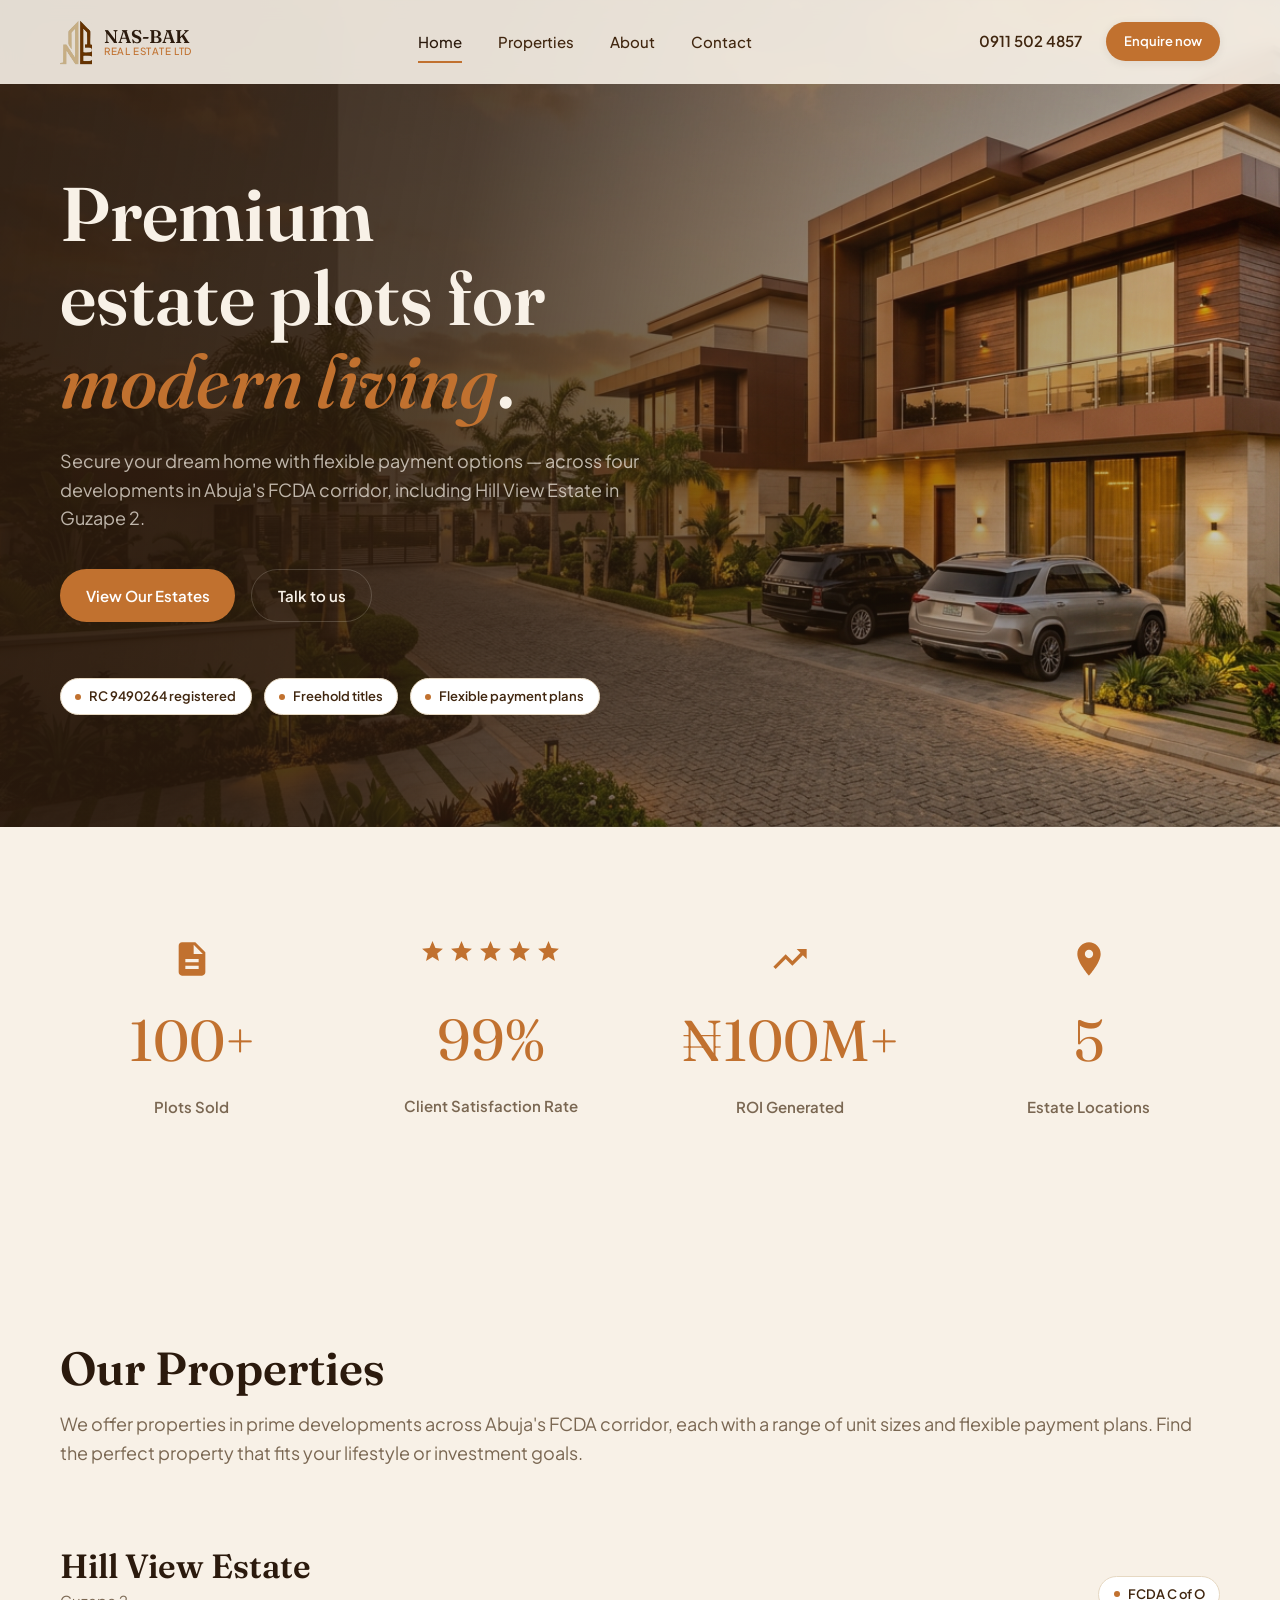
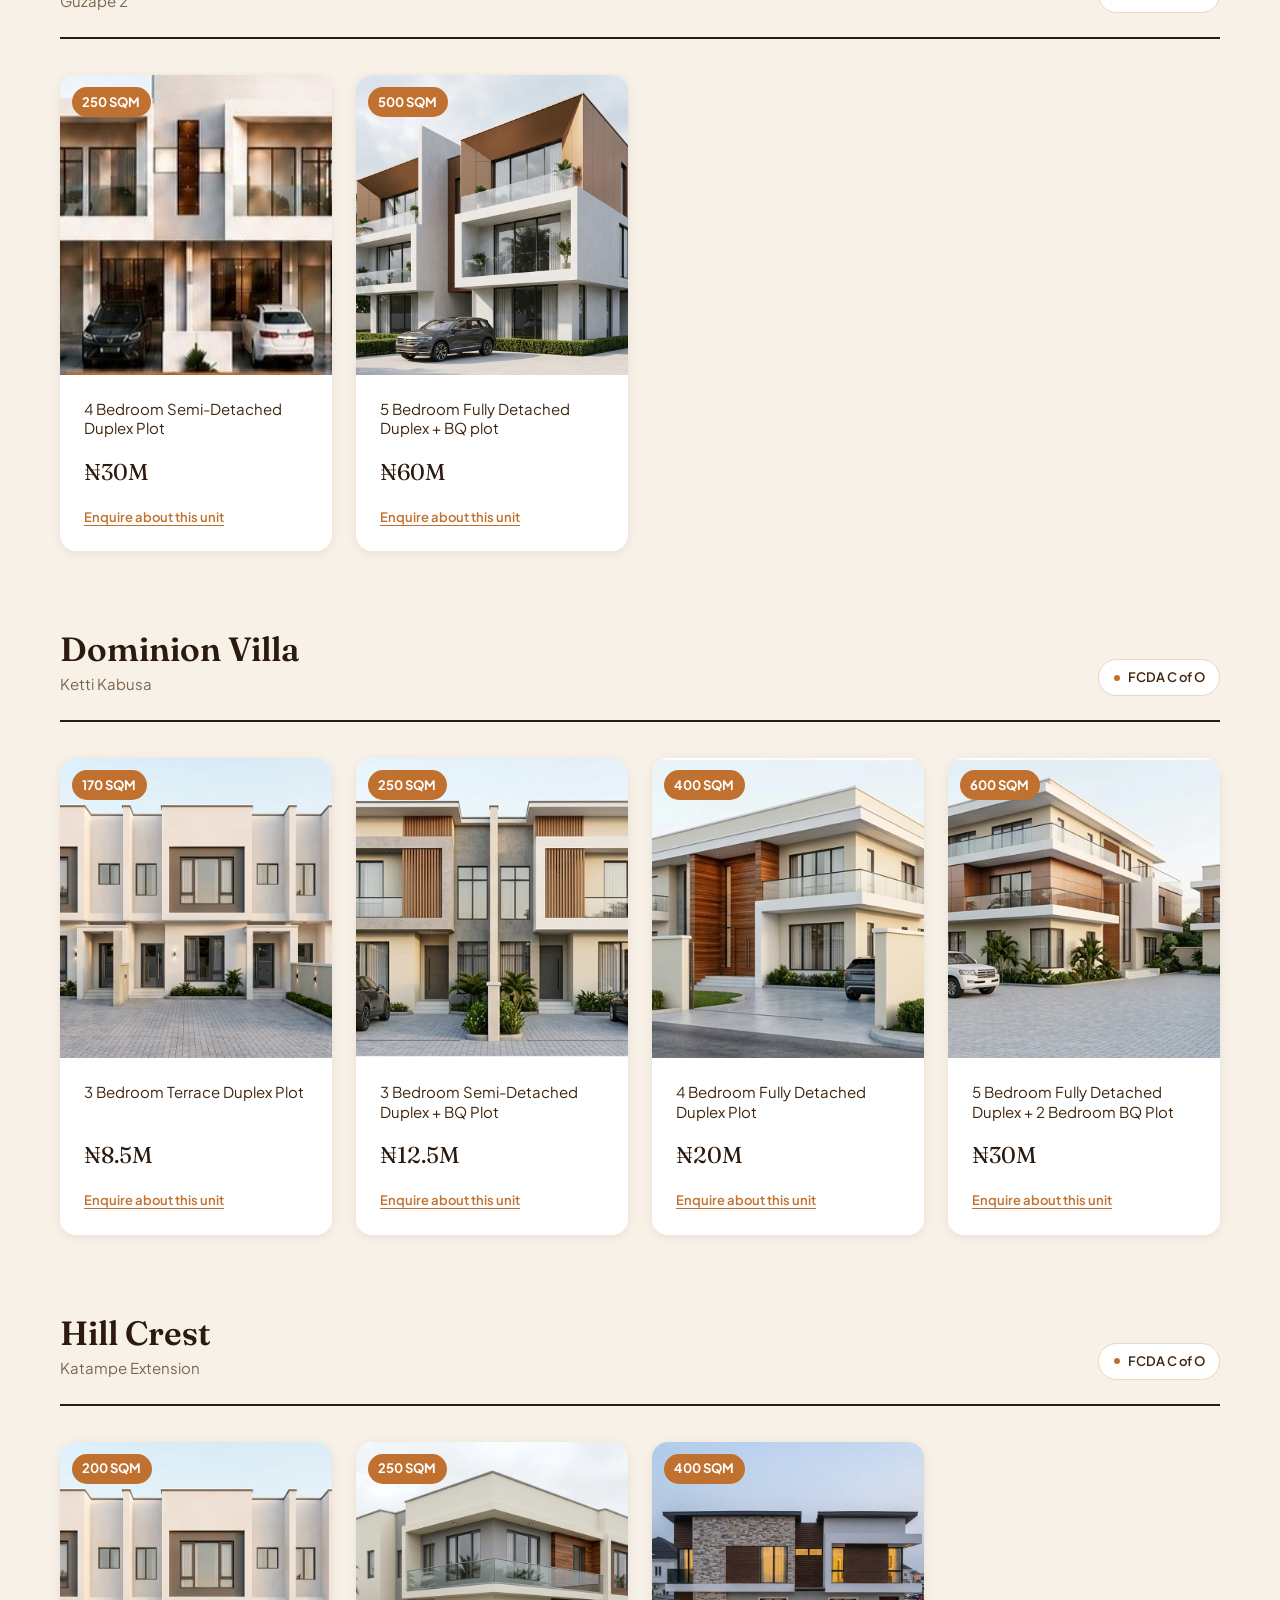
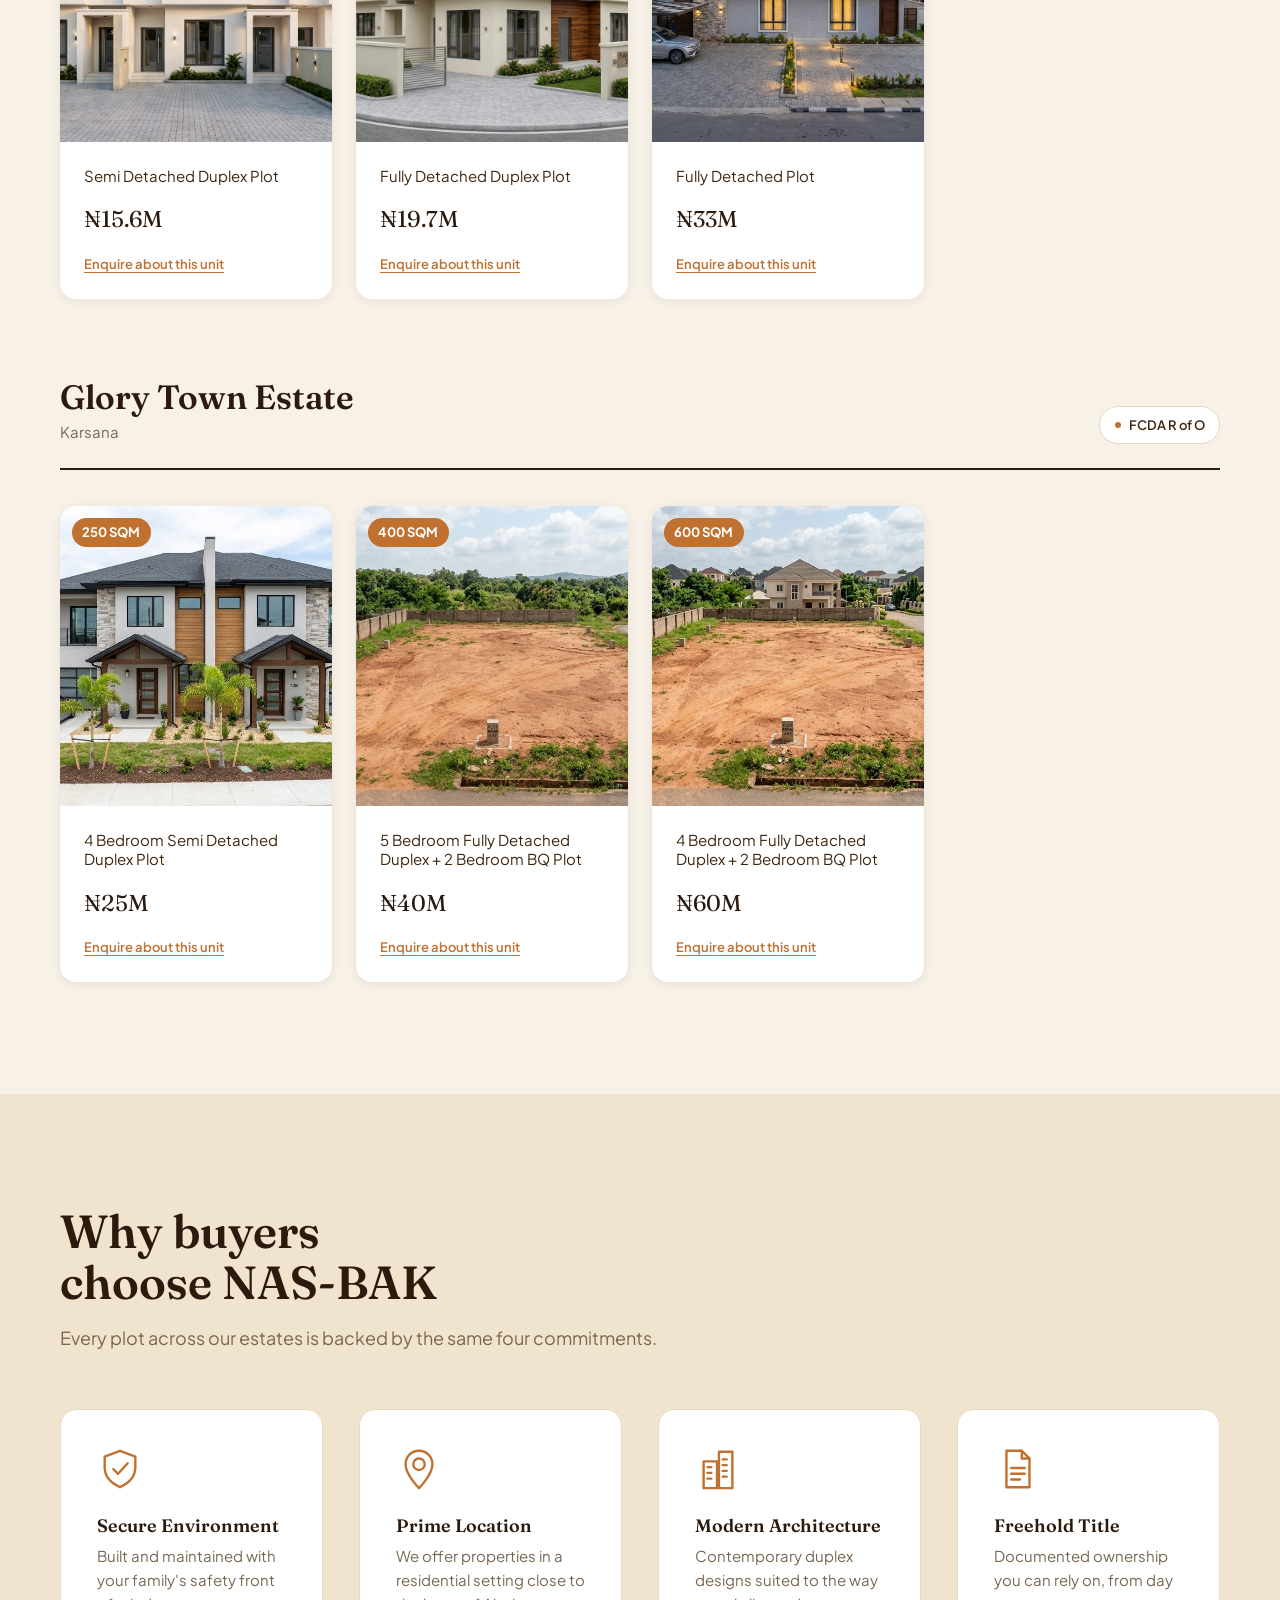
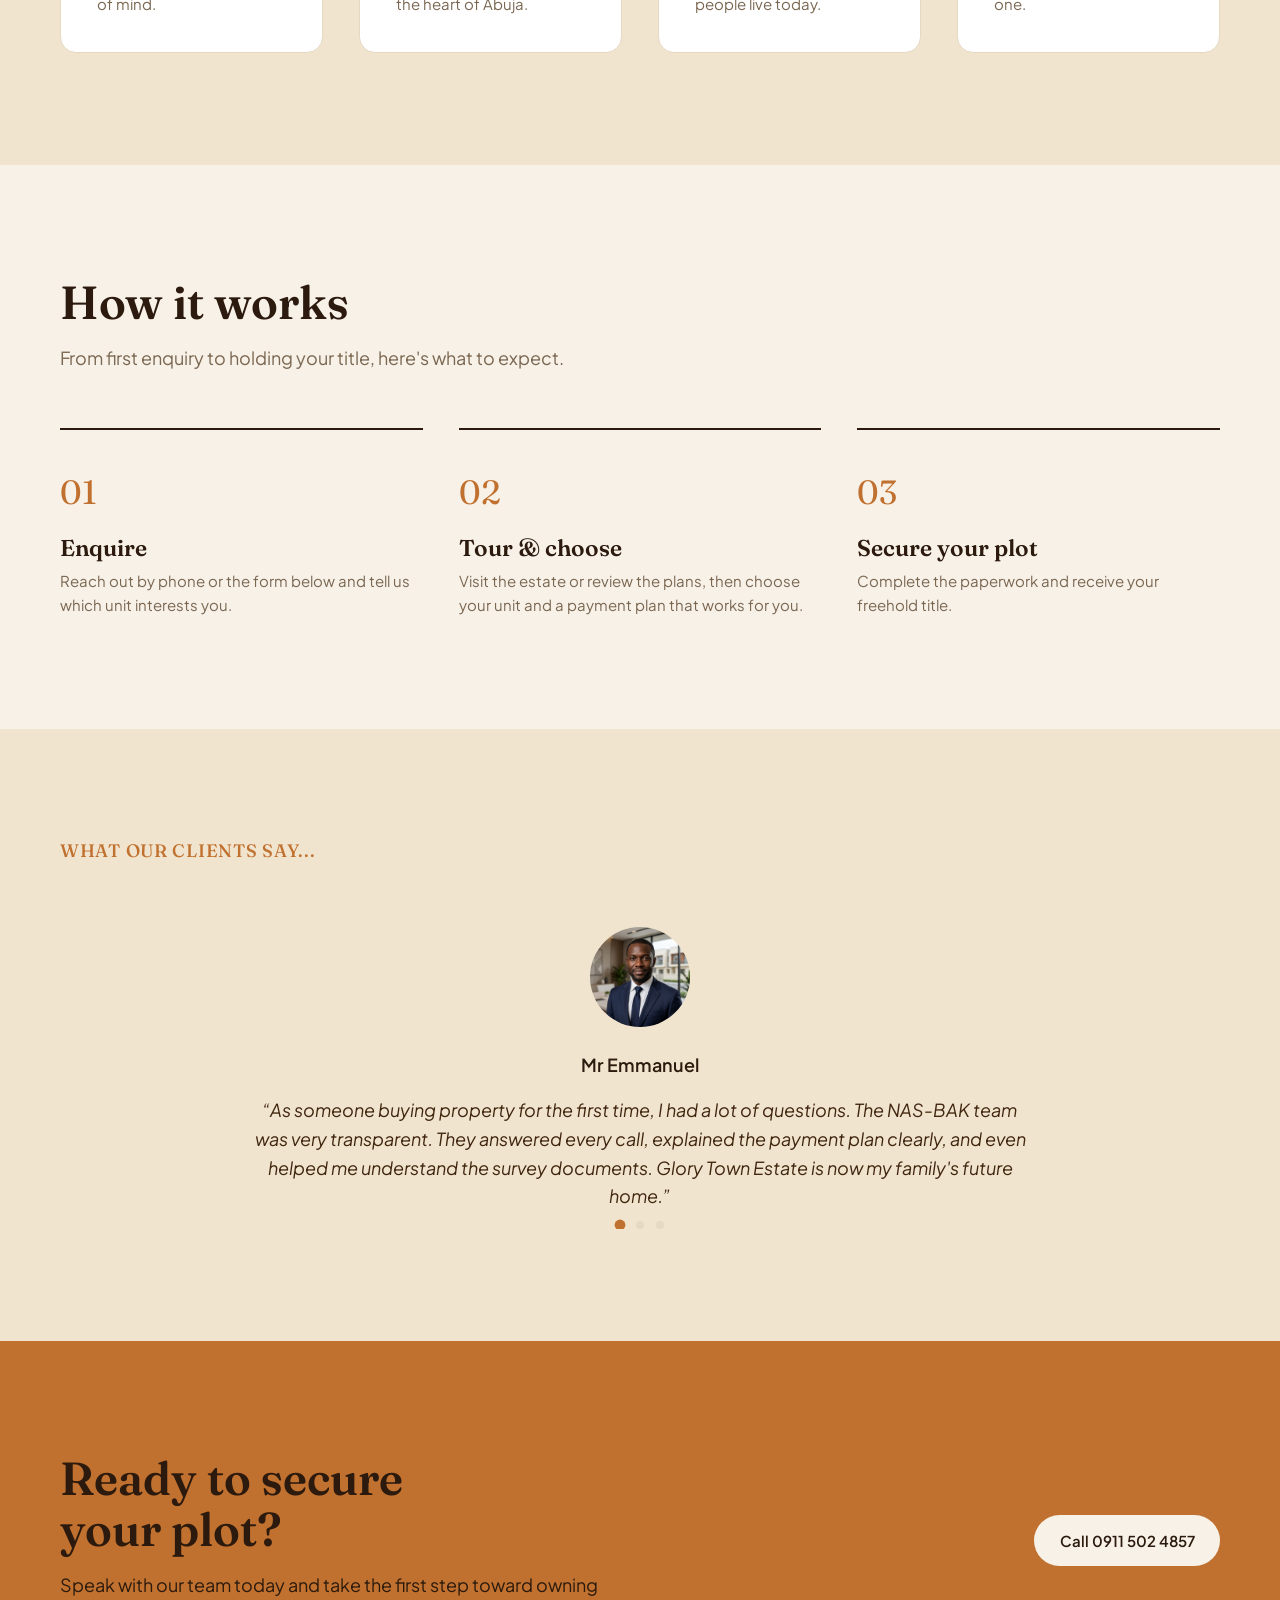
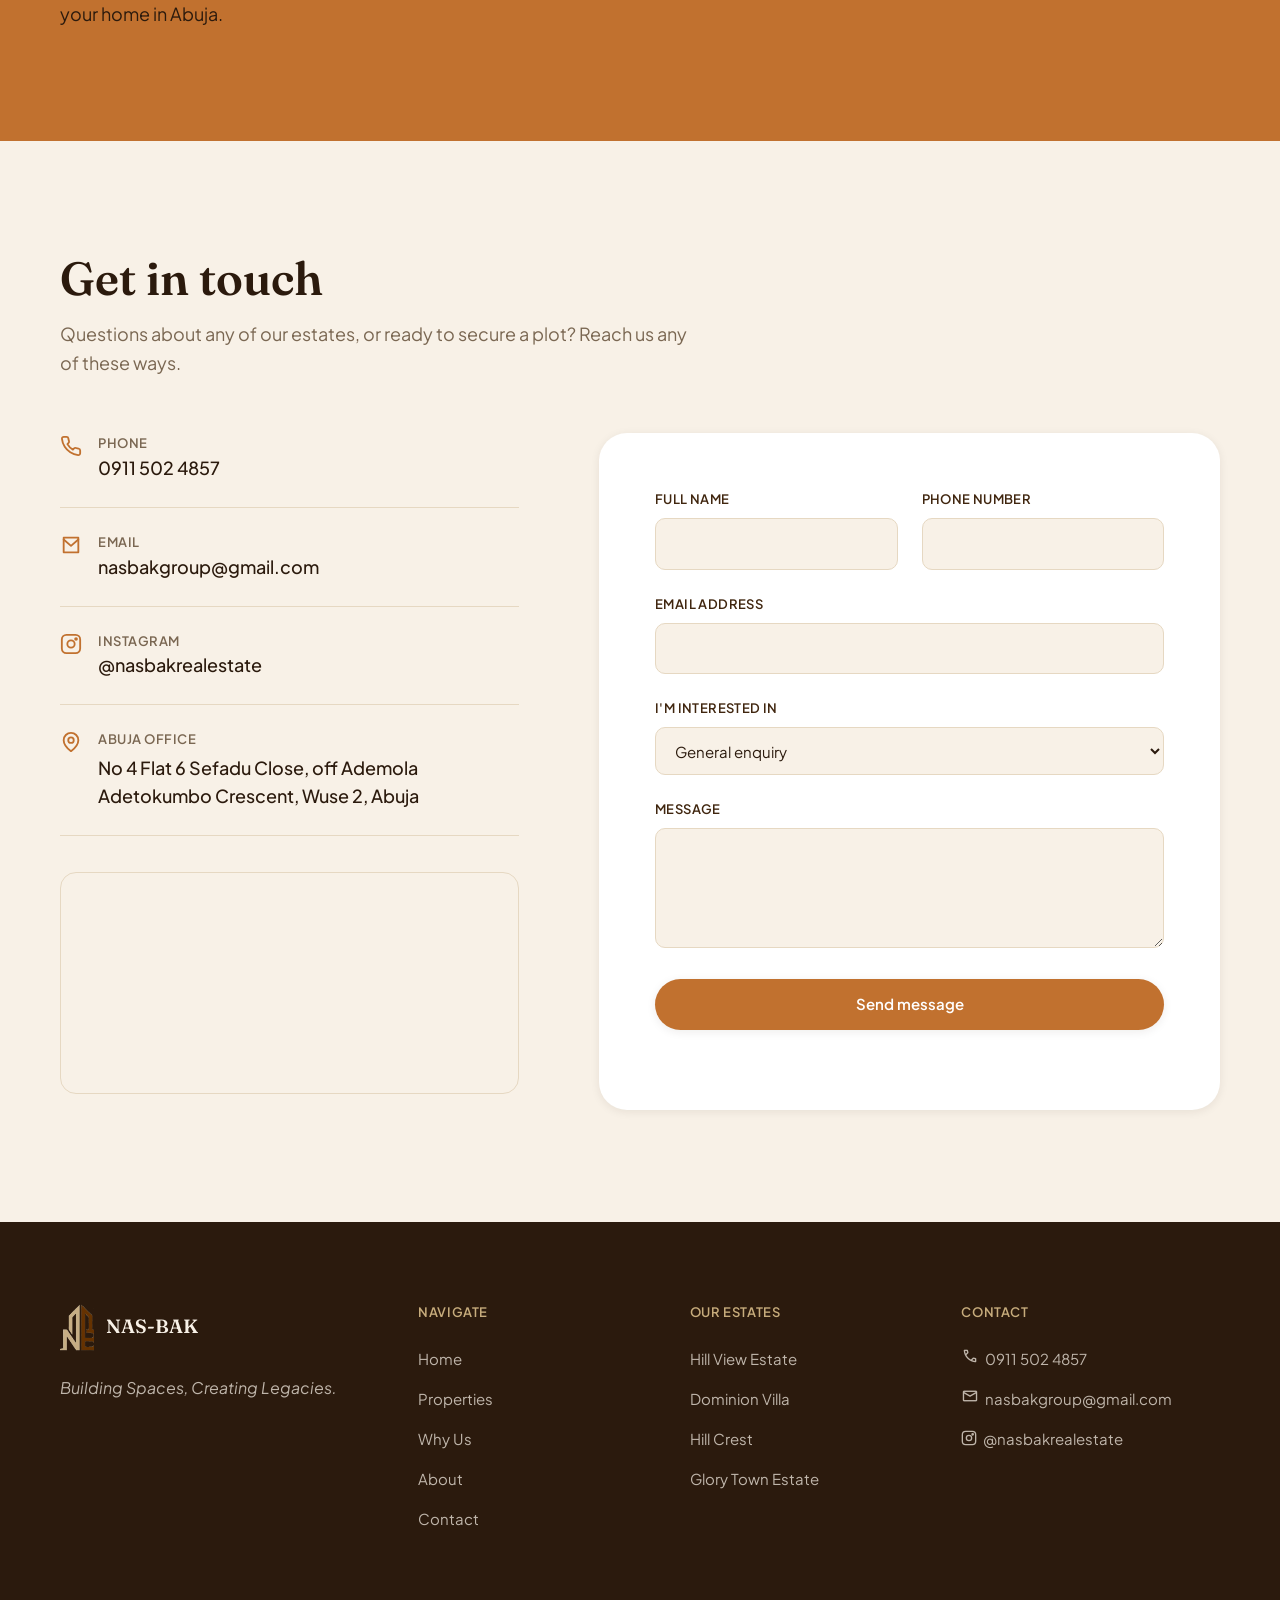
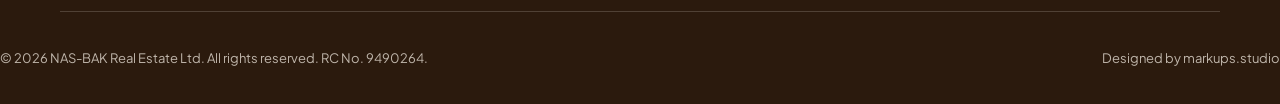
==== nasbak.com/index.html @ 2b610778 "Add files via upload" ====
<!doctype html>
<html lang="en">
  <head>
    <meta charset="UTF-8" />
    <meta name="viewport" content="width=device-width, initial-scale=1.0" />
    <title>NAS-BAK Real Estate Ltd | Premium Estate Plots in Abuja</title>
    <meta
      name="description"
      content="NAS-BAK Real Estate Ltd develops premium duplex plots across Abuja's FCDA corridor — Hill View Estate, Dominion Villa, Hill Crest, and Glory Town Estate. Freehold and R of O titles, flexible payment plans."
    />

   <link rel="icon" type="image/png" href="assets/images/favicon.png" />
<link rel="canonical" href="https://nasbakrealestate.com/" />
<meta property="og:type" content="website" />
<meta property="og:site_name" content="NAS-BAK Real Estate Ltd" />
<meta property="og:url" content="https://nasbakrealestate.com/" />
<meta property="og:title" content="NAS-BAK Real Estate Ltd | Premium Estate Plots in Abuja" />
<meta property="og:description" content="Premium estate plots across Abuja. Freehold and R of O titles with flexible payment plans." />
<meta property="og:image" content="https://nasbakrealestate.com/assets/images/logo.png" />

    <link rel="preconnect" href="https://fonts.googleapis.com" />
    <link rel="preconnect" href="https://fonts.gstatic.com" crossorigin />
    <link
      href="https://fonts.googleapis.com/css2?family=Fraunces:ital,wght@0,400;0,500;0,600;0,700;1,500;1,600&family=Plus+Jakarta+Sans:wght@400;500;600;700;800&display=swap"
      rel="stylesheet"
    />
<link rel="stylesheet" href="https://fonts.googleapis.com/css2?family=Material+Symbols+Outlined:opsz,wght,FILL,GRAD@20,400,0,0&icon_names=call,mail&display=block" />
    <link rel="stylesheet" href="css/variables.css" />
    <link rel="stylesheet" href="css/style.css" />
  </head>
  <body>
    <a href="#main-content" class="skip-link">Skip to main content</a>

    <!-- ============================== HEADER ============================== -->
    <header class="site-header" id="site-header">
      <div class="container site-header__inner">
        <a href="#home" class="brand" aria-label="NAS-BAK Real Estate — home">
          <img src="assets/images/logo-icon.png" alt="" class="brand__mark" width="32" height="44" />
          <span class="brand__name">NAS-BAK<span class="brand__suffix">REAL ESTATE LTD</span></span>
        </a>

        <nav class="nav" id="site-nav" aria-label="Primary">
          <ul class="nav__list">
            <li><a href="#home" class="nav__link is-active">Home</a></li>
            <li><a href="#properties" class="nav__link">Properties</a></li>
            <!-- <li><a href="#why-us" class="nav__link">Why Us</a></li> -->
            <li><a href="about.html" class="nav__link">About</a></li>
            <li><a href="#contact" class="nav__link">Contact</a></li>
          </ul>
        </nav>

        <div class="site-header__actions">
          <a href="tel:+2349115024857" class="header-phone">0911 502 4857</a>
          <a href="#contact" class="btn btn--primary btn--sm">Enquire now</a>
          <button
            class="nav-toggle"
            id="nav-toggle"
            aria-expanded="false"
            aria-controls="site-nav"
            aria-label="Toggle menu"
          >
            <span></span><span></span><span></span>
          </button>
        </div>
      </div>
    </header>

    <main id="main-content">
      <!-- ================================ HERO ================================ -->
      <section class="hero" id="home">
        <div class="container hero__inner">
          <div class="hero__content reveal">
            <h1 class="hero__title">Premium estate plots for <em>modern living</em>.</h1>
            <p class="hero__lead">
              Secure your dream home with flexible payment options — across four developments in Abuja's FCDA
              corridor, including Hill View Estate in Guzape 2.
            </p>
            <div class="hero__ctas">
              <a href="#properties" class="btn btn--primary">View Our Estates</a>
              <a href="#contact" class="btn btn--outline-on-dark">Talk to us</a>
            </div>

            <div class="hero__trust">
              <span class="chip"><span class="chip__dot"></span>RC 9490264 registered</span>
              <span class="chip"><span class="chip__dot"></span>Freehold titles</span>
              <span class="chip"><span class="chip__dot"></span>Flexible payment plans</span>
            </div>
          </div>
        </div>
      </section>

      <!-- ================================ STATS ================================ -->
      <!-- ================================ STATS ================================ -->
      <section class="section stats" id="stats">
        <div class="container">
          <div class="stats-grid">
            <div class="stat reveal">
              <svg class="stat__icon" viewBox="0 0 24 24" fill="currentColor" aria-hidden="true">
                <path
                  d="M14 2H6c-1.1 0-1.99.9-1.99 2L4 20c0 1.1.89 2 1.99 2H18c1.1 0 2-.9 2-2V8l-6-6zm2 16H8v-2h8v2zm0-4H8v-2h8v2zm-3-5V3.5L18.5 9H13z"
                />
              </svg>
              <p class="stat__number" data-count-to="100" data-suffix="+">100+</p>
              <p class="stat__label">Plots Sold</p>
            </div>

            <div class="stat reveal">
              <div class="stat__stars" aria-hidden="true">
                <svg viewBox="0 0 24 24" fill="currentColor">
                  <path
                    d="M12 17.27L18.18 21l-1.64-7.03L22 9.24l-7.19-.61L12 2 9.19 8.63 2 9.24l5.46 4.73L5.82 21z"
                  />
                </svg>
                <svg viewBox="0 0 24 24" fill="currentColor">
                  <path
                    d="M12 17.27L18.18 21l-1.64-7.03L22 9.24l-7.19-.61L12 2 9.19 8.63 2 9.24l5.46 4.73L5.82 21z"
                  />
                </svg>
                <svg viewBox="0 0 24 24" fill="currentColor">
                  <path
                    d="M12 17.27L18.18 21l-1.64-7.03L22 9.24l-7.19-.61L12 2 9.19 8.63 2 9.24l5.46 4.73L5.82 21z"
                  />
                </svg>
                <svg viewBox="0 0 24 24" fill="currentColor">
                  <path
                    d="M12 17.27L18.18 21l-1.64-7.03L22 9.24l-7.19-.61L12 2 9.19 8.63 2 9.24l5.46 4.73L5.82 21z"
                  />
                </svg>
                <svg viewBox="0 0 24 24" fill="currentColor">
                  <path
                    d="M12 17.27L18.18 21l-1.64-7.03L22 9.24l-7.19-.61L12 2 9.19 8.63 2 9.24l5.46 4.73L5.82 21z"
                  />
                </svg>
              </div>
              <p class="stat__number" data-count-to="99" data-suffix="%">99%</p>
              <p class="stat__label">Client Satisfaction Rate</p>
            </div>

            <div class="stat reveal">
              <svg class="stat__icon" viewBox="0 0 24 24" fill="currentColor" aria-hidden="true">
                <path d="M16 6l2.29 2.29-4.88 4.88-4-4L2 16.59 3.41 18l6-6 4 4 6.3-6.29L22 12V6z" />
              </svg>
              <p class="stat__number" data-count-to="100" data-prefix="₦" data-suffix="M+">₦100M+</p>
              <p class="stat__label">ROI Generated</p>
            </div>

            <div class="stat reveal">
              <svg class="stat__icon" viewBox="0 0 24 24" fill="currentColor" aria-hidden="true">
                <path
                  d="M12 2C8.13 2 5 5.13 5 9c0 5.25 7 13 7 13s7-7.75 7-13c0-3.87-3.13-7-7-7zm0 9.5c-1.38 0-2.5-1.12-2.5-2.5s1.12-2.5 2.5-2.5 2.5 1.12 2.5 2.5-1.12 2.5-2.5 2.5z"
                />
              </svg>
              <p class="stat__number" data-count-to="5" data-suffix=""="5">5</p>
              <p class="stat__label">Estate Locations</p>
            </div>
          </div>
        </div>
      </section>
      <!-- ============================ PROPERTIES ============================ -->
      <section class="section properties" id="properties">
        <div class="container">
          <div class="properties__intro">
            <div class="reveal">
              <h2 class="section-head__title">Our Properties</h2>
              <p class="section-head__lead">
                We offer properties in prime developments across Abuja's FCDA corridor, each with a range of
                unit sizes and flexible payment plans. Find the perfect property that fits your lifestyle or
                investment goals.
              </p>
            </div>
          </div>

          <!-- <!-- To add, edit, or remove an estate or a unit, edit js/data.js —  -->
          <div class="estates-list" id="estates-listings"></div>
        </div>
      </section>

      <!-- ============================== WHY US ============================== -->
      <section class="section section--alt" id="why-us">
        <div class="container">
          <div class="section-head reveal">
            <h2 class="section-head__title">Why buyers choose NAS-BAK</h2>
            <p class="section-head__lead">
              Every plot across our estates is backed by the same four commitments.
            </p>
          </div>

          <div class="features-grid">
            <div class="feature-card reveal">
              <svg
                class="feature-card__icon"
                viewBox="0 0 48 48"
                fill="none"
                stroke="currentColor"
                stroke-width="2.5"
                stroke-linecap="round"
                stroke-linejoin="round"
                aria-hidden="true"
              >
                <path d="M24 5 L40 11 V22 C40 32 33 39 24 43 C15 39 8 32 8 22 V11 Z" />
                <path d="M17 24 L22 29 L32 18" />
              </svg>
              <h3 class="feature-card__title">Secure Environment</h3>
              <p class="feature-card__desc">Built and maintained with your family's safety front of mind.</p>
            </div>

            <div class="feature-card reveal">
              <svg
                class="feature-card__icon"
                viewBox="0 0 48 48"
                fill="none"
                stroke="currentColor"
                stroke-width="2.5"
                stroke-linecap="round"
                stroke-linejoin="round"
                aria-hidden="true"
              >
                <path
                  d="M24 44 C24 44 38 30 38 19 C38 11 31.7 5 24 5 C16.3 5 10 11 10 19 C10 30 24 44 24 44 Z"
                />
                <circle cx="24" cy="19" r="6" />
              </svg>
              <h3 class="feature-card__title">Prime Location</h3>
              <p class="feature-card__desc">
                We offer properties in a residential setting close to the heart of Abuja.
              </p>
            </div>

            <div class="feature-card reveal">
              <svg
                class="feature-card__icon"
                viewBox="0 0 48 48"
                fill="none"
                stroke="currentColor"
                stroke-width="2.5"
                stroke-linecap="round"
                stroke-linejoin="round"
                aria-hidden="true"
              >
                <rect x="9" y="16" width="14" height="28" />
                <rect x="25" y="6" width="14" height="38" />
                <line x1="13" y1="22" x2="17" y2="22" />
                <line x1="13" y1="28" x2="17" y2="28" />
                <line x1="13" y1="34" x2="17" y2="34" />
                <line x1="29" y1="14" x2="33" y2="14" />
                <line x1="29" y1="20" x2="33" y2="20" />
                <line x1="29" y1="26" x2="33" y2="26" />
                <line x1="29" y1="32" x2="33" y2="32" />
              </svg>
              <h3 class="feature-card__title">Modern Architecture</h3>
              <p class="feature-card__desc">
                Contemporary duplex designs suited to the way people live today.
              </p>
            </div>

            <div class="feature-card reveal">
              <svg
                class="feature-card__icon"
                viewBox="0 0 48 48"
                fill="none"
                stroke="currentColor"
                stroke-width="2.5"
                stroke-linecap="round"
                stroke-linejoin="round"
                aria-hidden="true"
              >
                <path d="M13 5 H29 L37 13 V43 H13 Z" />
                <path d="M29 5 V13 H37" />
                <line x1="18" y1="23" x2="32" y2="23" />
                <line x1="18" y1="29" x2="32" y2="29" />
                <line x1="18" y1="35" x2="27" y2="35" />
              </svg>
              <h3 class="feature-card__title">Freehold Title</h3>
              <p class="feature-card__desc">Documented ownership you can rely on, from day one.</p>
            </div>
          </div>
        </div>
      </section>

      <!-- =============================== PROCESS =============================== -->
      <section class="section process" id="process">
        <div class="container">
          <div class="section-head reveal">
            <h2 class="section-head__title">How it works</h2>
            <p class="section-head__lead">From first enquiry to holding your title, here's what to expect.</p>
          </div>

          <div class="process-grid">
            <div class="process-step reveal">
              <span class="process-step__number">01</span>
              <h3 class="process-step__title">Enquire</h3>
              <p class="process-step__desc">
                Reach out by phone or the form below and tell us which unit interests you.
              </p>
            </div>
            <div class="process-step reveal">
              <span class="process-step__number">02</span>
              <h3 class="process-step__title">Tour &amp; choose</h3>
              <p class="process-step__desc">
                Visit the estate or review the plans, then choose your unit and a payment plan that works for
                you.
              </p>
            </div>
            <div class="process-step reveal">
              <span class="process-step__number">03</span>
              <h3 class="process-step__title">Secure your plot</h3>
              <p class="process-step__desc">Complete the paperwork and receive your freehold title.</p>
            </div>
          </div>
        </div>
      </section>

      <!-- ============================= TESTIMONIALS ============================= -->
      <section class="section section--alt testimonials" id="testimonials">
        <div class="container">
                  <div class="section-head reveal">
            <h2 class="exec-profile__role">What our clients say...</h2>
            <!-- <p class="section-head__lead">Real feedback from </p> -->
          </div>
        
     

         <div class="testimonial-slider reveal" id="testimonial-slider">
  <div class="testimonial-slider__track">

    <div class="testimonial-slide">
      <img src="./assets/images/mr-emma.png" alt="" class="testimonial-slide__photo" width="100" height="100">
      <p class="testimonial-slide__name">Mr Emmanuel</p>
      <p class="testimonial-slide__quote">“As someone buying property for the first time, I had a lot of questions. The
          NAS-BAK team was very transparent. They answered every call, explained
          the payment plan clearly, and even helped me understand the survey documents.
          Glory Town Estate is now my family's future home.”</p>
    </div>

    <div class="testimonial-slide">
      <img src="./assets/images/alhaji-ahmad.png" alt="" class="testimonial-slide__photo" width="100" height="100">
      <p class="testimonial-slide__name">Alhaji Aliyu Ahmad</p>
      <p class="testimonial-slide__quote">“I bought my plot in Hill View Estate after visiting three other estates in Abuja.
          What sold me was how transparent NAS-BAK was from day one,every document was
          ready, and they walked me through the allocation process.
          Eight months later, I'm building. That says everything.”<p>
    </div>

    <div class="testimonial-slide">
      <img src="./assets/images/mrs-farida.jpg" alt="" class="testimonial-slide__photo" width="100" height="100">
      <p class="testimonial-slide__name">Mrs Farida Ridwan</p>
      <p class="testimonial-slide__quote">“I was sceptical about buying land in Abuja  too many stories of people losing
          money. NAS-BAK changed that for me. The  location at Dominion Villa is exactly what they showed me. I've already
          recommended them to two of my colleagues.”</p>
    </div>
    

  </div>

  <div class="testimonial-slider__dots" role="tablist" aria-label="Testimonial navigation">
    <button type="button" class="testimonial-slider__dot is-active" role="tab" aria-selected="true" aria-label="Show testimonial 1"></button>
    <button type="button" class="testimonial-slider__dot" role="tab" aria-selected="false" aria-label="Show testimonial 2"></button>
    <button type="button" class="testimonial-slider__dot" role="tab" aria-selected="false" aria-label="Show testimonial 3"></button>
  </div>
</div>
        </div>
      </section>

      <!-- =============================== CTA BAND =============================== -->
      <section class="section section--copper cta-band" id="cta">
        <div class="container cta-band__inner reveal">
          <div>
            <h2 class="cta-band__title">Ready to secure your plot?</h2>
            <p class="cta-band__text">
              Speak with our team today and take the first step toward owning your home in Abuja.
            </p>
          </div>
          <div class="cta-band__actions">
            <a href="tel:+2349115024857" class="btn btn--on-dark">Call 0911 502 4857</a>
            <!-- <a href="mailto:nasbakgroup@gmail.com" class="btn btn--secondary">Email us</a> -->
          </div>
        </div>
      </section>

      <!-- ================================ CONTACT ================================ -->
      <section class="section contact" id="contact">
        <div class="container">
          <div class="section-head reveal">
            <h2 class="section-head__title">Get in touch</h2>
            <p class="section-head__lead">
              Questions about any of our estates, or ready to secure a plot? Reach us any of these ways.
            </p>
          </div>

          <div class="contact__inner">
            <div class="contact-info">
              <div class="contact-info__item">
                <svg
                  class="contact-info__icon"
                  viewBox="0 0 24 24"
                  fill="none"
                  stroke="currentColor"
                  stroke-width="2"
                  stroke-linecap="round"
                  stroke-linejoin="round"
                  aria-hidden="true"
                >
                  <path
                    d="M22 16.92v3a2 2 0 0 1-2.18 2 19.8 19.8 0 0 1-8.63-3.07 19.5 19.5 0 0 1-6-6 19.8 19.8 0 0 1-3.07-8.67A2 2 0 0 1 4.11 2h3a2 2 0 0 1 2 1.72c.13.96.36 1.9.68 2.81a2 2 0 0 1-.45 2.11L8.09 9.91a16 16 0 0 0 6 6l1.27-1.27a2 2 0 0 1 2.11-.45c.91.32 1.85.55 2.81.68A2 2 0 0 1 22 16.92z"
                  />
                </svg>
                <div>
                  <p class="contact-info__label">Phone</p>
                  <a href="tel:+2349115024857" class="contact-info__value">0911 502 4857</a>
                </div>
              </div>

              <div class="contact-info__item">
                <svg
                  class="contact-info__icon"
                  viewBox="0 0 24 24"
                  fill="none"
                  stroke="currentColor"
                  stroke-width="2"
                  stroke-linecap="round"
                  stroke-linejoin="round"
                  aria-hidden="true"
                >
                  <path d="M4 4h16v16H4z" />
                  <path d="m4 6 8 7 8-7" />
                </svg>
                <div>
                  <p class="contact-info__label">Email</p>
                  <a href="mailto:nasbakgroup@gmail.com" class="contact-info__value">nasbakgroup@gmail.com</a>
                </div>
              </div>

              <div class="contact-info__item">
                <svg
                  class="contact-info__icon"
                  viewBox="0 0 24 24"
                  fill="none"
                  stroke="currentColor"
                  stroke-width="2"
                  stroke-linecap="round"
                  stroke-linejoin="round"
                  aria-hidden="true"
                >
                  <rect x="2" y="2" width="20" height="20" rx="5" />
                  <circle cx="12" cy="12" r="4" />
                  <circle cx="17.5" cy="6.5" r="1" />
                </svg>
                <div>
                  <p class="contact-info__label">Instagram</p>
                  <a
                    href="https://instagram.com/nasbakrealestate"
                    target="_blank"
                    rel="noopener noreferrer"
                    class="contact-info__value"
                    >@nasbakrealestate</a
                  >
                </div>
              </div>

              <div class="contact-info__item">
                <svg
                  class="contact-info__icon"
                  viewBox="0 0 24 24"
                  fill="none"
                  stroke="currentColor"
                  stroke-width="2"
                  stroke-linecap="round"
                  stroke-linejoin="round"
                  aria-hidden="true"
                >
                  <path d="M20 10c0 6-8 12-8 12s-8-6-8-12a8 8 0 0 1 16 0Z" />
                  <circle cx="12" cy="10" r="3" />
                </svg>
                <div>
                  <p class="contact-info__label">Abuja Office</p>
                  <p class="contact-info__value">
                    No 4 Flat 6 Sefadu Close, off Ademola Adetokumbo Crescent, Wuse 2, Abuja
                  </p>
                </div>
              </div>

              <div class="contact-map">
                <iframe
                  src="https://www.google.com/maps/embed?pb=!1m17!1m12!1m3!1d3939.9047478033244!2d7.484331999999999!3d9.072441999999999!2m3!1f0!2f0!3f0!3m2!1i1024!2i768!4f13.1!3m2!1m1!2zOcKwMDQnMjAuOCJOIDfCsDI5JzAzLjYiRQ!5e0!3m2!1sen!2sng!4v1788786333619!5m2!1sen!2sng"
                  width="600"
                  height="450"
                  style="border: 0"
                  allowfullscreen=""
                  loading="lazy"
                  referrerpolicy="strict-origin-when-cross-origin"
                ></iframe>
              </div>
            </div>

            <form class="contact-form" id="contact-form" novalidate>
              <div class="form-row">
                <div class="form-group">
                  <label class="form-label" for="name">Full name</label>
                  <input class="form-input" type="text" id="name" name="name" autocomplete="name" required />
                  <p class="form-error-msg">Please enter your name.</p>
                </div>
                <div class="form-group">
                  <label class="form-label" for="phone">Phone number</label>
                  <input class="form-input" type="tel" id="phone" name="phone" autocomplete="tel" required />
                  <p class="form-error-msg">Please enter a valid phone number.</p>
                </div>
              </div>

              <div class="form-group">
                <label class="form-label" for="email">Email address</label>
                <input
                  class="form-input"
                  type="email"
                  id="email"
                  name="email"
                  autocomplete="email"
                  required
                />
                <p class="form-error-msg">Please enter a valid email address.</p>
              </div>

              <div class="form-group">
                <label class="form-label" for="interest">I'm interested in</label>
                <select class="form-select" id="interest" name="interest">
                  <option value="General enquiry">General enquiry</option>
                </select>
                <!-- Options for every unit are appended here by renderInterestOptions() in js/main.js -->
              </div>

              <div class="form-group">
                <label class="form-label" for="message">Message</label>
                <textarea class="form-textarea" id="message" name="message" required></textarea>
                <p class="form-error-msg">Please add a short message.</p>
              </div>

              <button type="submit" class="btn btn--primary btn--block">Send message</button>
              <p class="form-note">
                 
              </p>
              <div class="form-status" id="form-status" role="status"></div>
            </form>
          </div>
        </div>
      </section>
    </main>

    <!-- ================================ FOOTER ================================ -->
    <footer class="site-footer">
      <div class="container">
        <div class="footer__inner">
          <div class="footer__col">
            <div class="footer__brand">
              <img src="assets/images/logo-icon.png" alt="" width="28" />
              <span>NAS-BAK</span>
            </div>
            <p class="footer__tagline">Building Spaces, Creating Legacies.</p>
          </div>

          <div class="footer__col">
            <p class="footer__col-title">Navigate</p>
            <nav class="footer__links" aria-label="Footer">
              <a href="#home">Home</a>
              <a href="#properties">Properties</a>
              <a href="#why-us">Why Us</a>
              <a href="about.html">About</a>
              <a href="#contact">Contact</a>
            </nav>
          </div>

          <div class="footer__col">
            <p class="footer__col-title">Our Estates</p>
            <nav class="footer__links">
              <a href="#estate-hill-view-estate">Hill View Estate</a>
              <a href="#estate-dominion-villa">Dominion Villa</a>
              <a href="#estate-hill-crest">Hill Crest</a>
              <a href="#estate-glory-town-estate">Glory Town Estate</a>
            </nav>
          </div>

          <div class="footer__col">
            <p class="footer__col-title">Contact</p>
    <div class="footer__links">
    <a href="tel:+2349115024857" class="footer-contact">
        <span class="material-symbols-outlined footer-contact__icon" aria-hidden="true">call</span>
        <span>0911 502 4857</span>
    </a>
    <a href="mailto:nasbakgroup@gmail.com" class="footer-contact">
        <span class="material-symbols-outlined footer-contact__icon" aria-hidden="true">mail</span>
        <span>nasbakgroup@gmail.com</span>
    </a>
    <a href="https://instagram.com/nasbakrealestate" target="_blank" rel="noopener noreferrer" class="footer-contact">
        <svg class="footer-contact__icon footer-contact__icon--svg" viewBox="0 0 24 24" fill="none" stroke="currentColor" stroke-width="2" stroke-linecap="round" stroke-linejoin="round" aria-hidden="true"><rect x="2" y="2" width="20" height="20" rx="5"/><circle cx="12" cy="12" r="4"/><circle cx="17.5" cy="6.5" r="1"/></svg>
        <span>@nasbakrealestate</span>
    </a>
</div>      
</div>
</div>
          </div>
      
        <div class="footer__bottom">
          <p>
            © <span id="current-year"></span> NAS-BAK Real Estate Ltd. All rights reserved. RC No. 9490264.
          </p>
          <p>Designed by markups.studio</p>
        </div>
      </div>
    </footer>

    <script type="module" src="js/main.js"></script>
  </body>
</html>
---- nasbak.com/css/variables.css ----
/* ==========================================================================
   NAS-BAK Real Estate — Design Tokens
   Change values here to re-theme the entire site. Nothing below this file
   should contain a hard-coded color, spacing value, font, radius, or shadow.
   ========================================================================== */

:root {

  /* ---- Color: pulled directly from the NAS-BAK flyer + logo ---- */
  --clr-cream:        #F8F1E7;  /* primary page background */
  --clr-cream-alt:     #F1E4CE; /* secondary background, for section rhythm */
  --clr-white:         #FFFFFF;

  --clr-brown-950:     #2B1A0D; /* near-black brown — headings, body text, dark sections */
  --clr-brown-800:     #40260F; /* secondary dark brown */
  --clr-brown-700:      #5C3317; /* brand brown — from the logo's dark half */

  --clr-copper:        #C1712F; /* primary accent — from the flyer's badges */
  --clr-copper-dark:   #9C5B26; /* hover / active state for copper elements */
  --clr-copper-light:  #EAD9C3; /* faint copper tint for chips/backgrounds */

  --clr-tan:           #C7AC7C; /* soft gold — from the logo's light half */
  --clr-muted:         #7A6752; /* secondary / caption text */
  --clr-border:        #E6D8C2; /* hairline borders and dividers */

  --clr-on-dark:            #F8F1E7;            /* text on dark-brown sections */
  --clr-on-dark-muted:      rgba(248, 241, 231, 0.72);
  --clr-on-dark-border:     rgba(248, 241, 231, 0.18);

  --clr-success: #3F7A4D;
  --clr-error:   #B3432B;

  /* ---- Typography ---- */
  --font-display: "Fraunces", Georgia, "Times New Roman", serif;
  --font-body: "Plus Jakarta Sans", -apple-system, BlinkMacSystemFont, "Segoe UI", sans-serif;

  --fs-xs:   0.8125rem;                                     /* 13px */
  --fs-sm:   0.9375rem;                                     /* 15px */
  --fs-base: 1rem;                                          /* 16px */
  --fs-md:   1.125rem;                                      /* 18px */
  --fs-lg:   clamp(1.25rem, 1.19rem + 0.3vw, 1.5rem);       /* 20-24px */
  --fs-xl:   clamp(1.6rem, 1.4rem + 0.9vw, 2.1rem);         /* 26-34px */
  --fs-2xl:  clamp(2.1rem, 1.75rem + 1.6vw, 2.9rem);        /* 34-46px */
  --fs-3xl:  clamp(2.5rem, 1.9rem + 2.6vw, 3.6rem);         /* 40-58px */
  --fs-hero: clamp(2.75rem, 1.9rem + 3.8vw, 4.75rem);       /* 44-76px */

  --lh-tight:  1.1;
  --lh-snug:   1.3;
  --lh-normal: 1.6;

  /* ---- Spacing scale ---- */
  --space-3xs: 0.25rem;
  --space-2xs: 0.5rem;
  --space-xs:  0.75rem;
  --space-sm:  1rem;
  --space-md:  1.5rem;
  --space-lg:  2.25rem;
  --space-xl:  3.5rem;
  --space-2xl: 5rem;
  --space-3xl: 7rem;

  /* ---- Layout ---- */
  --container-width: 1240px;
  --container-pad: clamp(1.25rem, 4vw, 2.5rem);

  /* ---- Radius ---- */
  --radius-sm:   10px;
  --radius-md:   16px;
  --radius-lg:   28px;
  --radius-pill: 999px;

  /* ---- Shadow (warm-tinted, not neutral grey) ---- */
  --shadow-sm: 0 2px 10px rgba(43, 26, 13, 0.08);
  --shadow-md: 0 12px 28px rgba(43, 26, 13, 0.14);
  --shadow-lg: 0 24px 56px rgba(43, 26, 13, 0.22);

  /* ---- Motion ---- */
  --transition-base: 200ms ease;
  --transition-slow: 500ms cubic-bezier(0.22, 0.61, 0.36, 1);

  /* ---- Header height (used to offset anchor scrolling) ---- */
  --header-h: 84px;
}
---- nasbak.com/css/style.css ----
/* ==========================================================================
   NAS-BAK Real Estate — Stylesheet

   Table of contents
   -----------------
   1.  Reset & base
   2.  Layout helpers
   3.  Buttons, chips & badges
   4.  Header & navigation
   5.  Hero
   6.  Stats
   7.  Featured properties
   8.  Why choose us
   9.  About / tagline band
   10. How it works
   11. Testimonials
   12. CTA band
   13. Contact
   14. Footer
   15. Forms
   16. Scroll reveal & stat counters (global — see main.js)
   17. About page — leadership pyramid & team
   ========================================================================== */

/* --------------------------------------------------------------------------
   1. Reset & base
   -------------------------------------------------------------------------- */
*,
*::before,
*::after {
  box-sizing: border-box;
}

html {
  scroll-behavior: smooth;
}

body {
  margin: 0;
  font-family: var(--font-body);
  font-size: var(--fs-base);
  line-height: var(--lh-normal);
  color: var(--clr-brown-950);
  background: var(--clr-cream);
  -webkit-font-smoothing: antialiased;
}

img {
  max-width: 100%;
  display: block;
}

a {
  color: inherit;
  text-decoration: none;
}

ul {
  margin: 0;
  padding: 0;
  list-style: none;
}

h1,
h2,
h3,
h4,
h5,
h6 {
  margin: 0;
  font-family: var(--font-display);
  font-weight: 600;
  line-height: var(--lh-tight);
  text-wrap: balance;
}

p {
  margin: 0;
}

button {
  font: inherit;
  color: inherit;
  background: none;
  border: none;
  cursor: pointer;
}

input,
textarea,
select {
  font: inherit;
  color: inherit;
}

svg {
  display: block;
}

/* Respect reduced-motion preferences everywhere */
@media (prefers-reduced-motion: reduce) {
  html {
    scroll-behavior: auto;
  }
  *,
  *::before,
  *::after {
    animation-duration: 0.01ms !important;
    animation-iteration-count: 1 !important;
    transition-duration: 0.01ms !important;
    scroll-behavior: auto !important;
  }
}

/* Visible keyboard focus, everywhere */
:focus-visible {
  outline: 2.5px solid var(--clr-copper);
  outline-offset: 3px;
  border-radius: 4px;
}

/* --------------------------------------------------------------------------
   2. Layout helpers
   -------------------------------------------------------------------------- */
.container {
  width: 100%;
  max-width: var(--container-width);
  margin-inline: auto;
  padding-inline: var(--container-pad);
}

[id] {
  scroll-margin-top: var(--header-h);
}

.section {
  padding-block: var(--space-3xl);
}

.section--alt {
  background: var(--clr-cream-alt);
}

.section--dark {
  background: var(--clr-brown-950);
  color: var(--clr-on-dark);
}

.section--copper {
  background: var(--clr-copper);
  color: var(--clr-brown-950);
}

.section-head {
  max-width: 640px;
  margin-bottom: var(--space-xl);
}

.section-head__title {
  font-size: var(--fs-2xl);
}

.section-head__lead {
  margin-top: var(--space-sm);
  font-size: var(--fs-md);
  color: var(--clr-muted);
  line-height: var(--lh-normal);
}

.section--dark .section-head__lead {
  color: var(--clr-on-dark-muted);
}

.skip-link {
  position: absolute;
  top: -100px;
  left: var(--space-sm);
  z-index: 1000;
  background: var(--clr-brown-950);
  color: var(--clr-on-dark);
  padding: var(--space-xs) var(--space-md);
  border-radius: var(--radius-sm);
  transition: top var(--transition-base);
}

.skip-link:focus {
  top: var(--space-sm);
}

@media (max-width: 900px) {
  .section {
    padding-block: var(--space-2xl);
  }
}

/*  3. Buttons, chips & badges    */
.btn {
  display: inline-flex;
  align-items: center;
  justify-content: center;
  gap: var(--space-2xs);
  padding: 0.9em 1.7em;
  border-radius: var(--radius-pill);
  font-weight: 600;
  font-size: var(--fs-sm);
  white-space: nowrap;
  transition:
    background-color var(--transition-base),
    color var(--transition-base),
    border-color var(--transition-base),
    transform var(--transition-base),
    box-shadow var(--transition-base);
}

.btn:hover {
  transform: translateY(-2px);
}

.btn:active {
  transform: translateY(0);
}

.btn--primary {
  background: var(--clr-copper);
  color: var(--clr-white);
  box-shadow: var(--shadow-sm);
}

.btn--primary:hover {
  background: var(--clr-copper-dark);
  box-shadow: var(--shadow-md);
}

.btn--secondary {
  background: transparent;
  color: var(--clr-brown-950);
  border: 1.5px solid var(--clr-brown-950);
}

.btn--secondary:hover {
  background: var(--clr-brown-950);
  color: var(--clr-on-dark);
}

.btn--on-dark {
  background: var(--clr-on-dark);
  color: var(--clr-brown-950);
}

.btn--on-dark:hover {
  background: var(--clr-white);
}

.btn--outline-on-dark {
  background: transparent;
  color: var(--clr-on-dark);
  border: 1.5px solid var(--clr-on-dark-border);
}

.btn--outline-on-dark:hover {
  background: rgba(248, 241, 231, 0.1);
  border-color: var(--clr-on-dark);
}

.btn--sm {
  padding: 0.7em 1.4em;
  font-size: var(--fs-xs);
}

.btn--block {
  width: 100%;
}

.chip {
  display: inline-flex;
  align-items: center;
  gap: var(--space-2xs);
  padding: 0.55em 1.1em;
  border-radius: var(--radius-pill);
  font-size: var(--fs-xs);
  font-weight: 600;
  background: var(--clr-white);
  border: 1px solid var(--clr-border);
  color: var(--clr-brown-800);
}

.chip__dot {
  width: 6px;
  height: 6px;
  border-radius: 50%;
  background: var(--clr-copper);
  flex-shrink: 0;
}

/*  4. Header & navigation */
.site-header {
  position: fixed;
  top: 0;
  left: 0;
  right: 0;
  z-index: 100;
  height: var(--header-h);
  display: flex;
  align-items: center;
  background: rgba(248, 241, 231, 0.9);
  backdrop-filter: blur(10px);
  border-bottom: 1px solid transparent;
  transition:
    box-shadow var(--transition-base),
    border-color var(--transition-base),
    background-color var(--transition-base);
}

.site-header.is-scrolled {
  background: rgba(248, 241, 231, 0.97);
  border-bottom-color: var(--clr-border);
  box-shadow: var(--shadow-sm);
}

.site-header__inner {
  display: flex;
  align-items: center;
  justify-content: space-between;
  gap: var(--space-lg);
}

.brand {
  display: flex;
  align-items: center;
  gap: var(--space-xs);
  flex-shrink: 0;
}

.brand__mark {
  width: 32px;
  height: auto;
}

.brand__name {
  font-family: var(--font-display);
  font-weight: 600;
  font-size: 1.15rem;
  line-height: 1.05;
  color: var(--clr-brown-950);
  display: flex;
  flex-direction: column;
}

.brand__suffix {
  font-family: var(--font-body);
  font-weight: 500;
  font-size: 0.62rem;
  letter-spacing: 0.06em;
  color: var(--clr-copper);
}

.nav__list {
  display: flex;
  align-items: center;
  gap: var(--space-lg);
}

.nav__link {
  position: relative;
  font-size: var(--fs-sm);
  font-weight: 500;
  color: var(--clr-brown-800);
  padding-block: var(--space-2xs);
  transition: color var(--transition-base);
}

.nav__link::after {
  content: "";
  position: absolute;
  left: 0;
  right: 0;
  bottom: -4px;
  height: 2px;
  background: var(--clr-copper);
  transform: scaleX(0);
  transform-origin: left;
  transition: transform var(--transition-base);
}

.nav__link:hover,
.nav__link.is-active {
  color: var(--clr-brown-950);
}

.nav__link:hover::after,
.nav__link.is-active::after {
  transform: scaleX(1);
}

.site-header__actions {
  display: flex;
  align-items: center;
  gap: var(--space-md);
}

.header-phone {
  font-size: var(--fs-sm);
  font-weight: 600;
  color: var(--clr-brown-800);
  white-space: nowrap;
}

.header-phone:hover {
  color: var(--clr-copper);
}

.nav-toggle {
  display: none;
  flex-direction: column;
  justify-content: center;
  align-items: center;
  gap: 5px;
  width: 42px;
  height: 42px;
  border-radius: var(--radius-sm);
}

.nav-toggle span {
  display: block;
  width: 22px;
  height: 2px;
  background: var(--clr-brown-950);
  transition:
    transform var(--transition-base),
    opacity var(--transition-base);
}

.nav-toggle.is-open span:nth-child(1) {
  transform: translateY(7px) rotate(45deg);
}

.nav-toggle.is-open span:nth-child(2) {
  opacity: 0;
}

.nav-toggle.is-open span:nth-child(3) {
  transform: translateY(-7px) rotate(-45deg);
}

@media (max-width: 860px) {
  .nav {
    position: fixed;
    top: var(--header-h);
    left: 0;
    right: 0;
    background: var(--clr-cream);
    border-bottom: 1px solid var(--clr-border);
    max-height: 0;
    overflow: hidden;
    transition: max-height var(--transition-slow);
  }

  .nav.is-open {
    max-height: 400px;
  }

  .nav__list {
    flex-direction: column;
    align-items: flex-start;
    gap: 0;
    padding: var(--space-sm) var(--container-pad) var(--space-lg);
  }

  .nav__list li {
    width: 100%;
  }

  .nav__link {
    display: block;
    padding-block: var(--space-sm);
    width: 100%;
    border-bottom: 1px solid var(--clr-border);
  }

  .header-phone {
    display: none;
  }

  .nav-toggle {
    display: flex;
  }
}

@media (max-width: 520px) {
  .site-header__actions .btn--sm {
    display: none;
  }
}

/*  5. Hero */
.hero {
  position: relative;
  min-height: 640px;
  display: flex;
  align-items: center;
  padding-top: calc(var(--header-h) + var(--space-2xl));
  padding-bottom: var(--space-3xl);
  background-image:
    linear-gradient(
      100deg,
      rgba(43, 26, 13, 0.93) 0%,
      rgba(43, 26, 13, 0.82) 35%,
      rgba(43, 26, 13, 0.45) 68%,
      rgba(43, 26, 13, 0.18) 100%
    ),
    url("../assets/images/hero-background.png");
  background-size: cover;
  background-position: center;
  color: var(--clr-on-dark);
}

.hero__content {
  max-width: 620px;
  margin-top: .5rem;
}

.hero__title {
  font-size: var(--fs-hero);
  color: var(--clr-on-dark);
}

.hero__title em {
  font-style: italic;
  color: var(--clr-copper);
  font-weight: 500;
}

.hero__lead {
  margin-top: var(--space-md);
  font-size: var(--fs-md);
  color: var(--clr-on-dark-muted);
  max-width: 46ch;
  line-height: var(--lh-normal);
}

.hero__ctas {
  display: flex;
  flex-wrap: wrap;
  gap: var(--space-sm);
  margin-top: var(--space-lg);
}

.hero__trust {
  display: flex;
  flex-wrap: wrap;
  gap: var(--space-xs);
  margin-top: var(--space-xl);
}

@media (max-width: 600px) {
  .hero {
    min-height: 560px;
  }
}

/*    6. Stats */
.stats-grid {
  display: grid;
  grid-template-columns: repeat(4, 1fr);
  gap: var(--space-lg);
  text-align: center;
}

.stat__icon {
  width: 40px;
  height: 40px;
  margin: 0 auto var(--space-sm);
  color: var(--clr-copper);
}

.stat__stars {
  display: flex;
  justify-content: center;
  gap: 4px;
  margin-bottom: var(--space-s);
  color: var(--clr-copper);
}

.stat__stars svg {
  width: 25px;
  height: 25px;
  margin-bottom: 30px;
}

.stat__number {
  font-family: var(--font-display);
  font-size: var(--fs-3xl);
  color: var(--clr-copper);
  font-variant-numeric: tabular-nums;
}

.stat__label {
  margin-top: var(--space-2xs);
  font-size: var(--fs-sm);
  font-weight: 600;
  color: var(--clr-muted);
}

@media (max-width: 860px) {
  .stats-grid {
    grid-template-columns: repeat(2, 1fr);
    row-gap: var(--space-xl);
  }
}

@media (max-width: 480px) {
  .stats-grid {
    grid-template-columns: 1fr;
  }
}

/* --------------------------------------------------------------------------
   7. Featured properties
   -------------------------------------------------------------------------- */
.properties__intro {
  display: flex;
  justify-content: space-between;
  align-items: flex-end;
  gap: var(--space-lg);
  flex-wrap: wrap;
  margin-bottom: 5rem;
}
.properties__intro h2 {
  justify-self: center;
}

.estates-list {
  display: flex;
  flex-direction: column;
  gap: var(--space-2xl);
}

.estate-group__header {
  display: flex;
  align-items: flex-end;
  justify-content: space-between;
  gap: var(--space-md);
  flex-wrap: wrap;
  padding-bottom: var(--space-md);
  border-bottom: 2px solid var(--clr-brown-950);
  margin-bottom: var(--space-lg);
}

.estate-group__name {
  font-size: var(--fs-xl);
}

.estate-group__location {
  margin-top: var(--space-3xs);
  font-size: var(--fs-sm);
  color: var(--clr-muted);
}

.unit-grid {
  display: grid;
  grid-template-columns: repeat(4, 1fr);
  gap: var(--space-md);
}

.unit-card {
  background: var(--clr-white);
  border-radius: var(--radius-md);
  overflow: hidden;
  box-shadow: var(--shadow-sm);
  transition:
    box-shadow var(--transition-base),
    transform var(--transition-base);
  display: flex;
  flex-direction: column;
}

.unit-card:hover {
  box-shadow: var(--shadow-md);
  transform: translateY(-3px);
}

.unit-card__image-wrap {
  position: relative;
}

.unit-card__image {
  width: 100%;
  aspect-ratio: 4 / 3;
  object-fit: cover;
}

.unit-card__badge {
  position: absolute;
  top: var(--space-xs);
  left: var(--space-xs);
  background: var(--clr-copper);
  color: var(--clr-white);
  font-size: var(--fs-xs);
  font-weight: 700;
  padding: 0.35em 0.8em;
  border-radius: var(--radius-pill);
}

.unit-card__body {
  padding: var(--space-md);
  display: flex;
  flex-direction: column;
  gap: var(--space-2xs);
  flex-grow: 1;
}

.unit-card__type {
  font-size: var(--fs-sm);
  color: var(--clr-brown-800);
  line-height: var(--lh-snug);
}

.unit-card__price {
  font-family: var(--font-display);
  font-size: var(--fs-lg);
  color: var(--clr-brown-950);
  margin-top: auto;
  padding-top: var(--space-2xs);
}

.unit-card__cta {
  margin-top: var(--space-2xs);
  font-size: var(--fs-xs);
  font-weight: 600;
  color: var(--clr-copper);
  text-decoration: underline;
  text-underline-offset: 3px;
  align-self: flex-start;
}

.unit-card__cta:hover {
  color: var(--clr-copper-dark);
}

@media (max-width: 900px) {
  .unit-grid {
    grid-template-columns: repeat(2, 1fr);
  }
}

@media (max-width: 480px) {
  .unit-grid {
    grid-template-columns: 1fr;
  }
}

/*  8. Why choose us */
.features-grid {
  margin-top: var(--space-xl);
  display: grid;
  grid-template-columns: repeat(4, 1fr);
  gap: var(--space-lg);
}

.feature-card {
  background: var(--clr-white);
  border: 1px solid var(--clr-border);
  border-radius: var(--radius-md);
  padding: var(--space-lg);
}

.feature-card__icon {
  width: 46px;
  height: 46px;
  color: var(--clr-copper);
  margin-bottom: var(--space-md);
}

.feature-card__title {
  font-size: var(--fs-md);
  margin-bottom: var(--space-2xs);
}

.feature-card__desc {
  font-size: var(--fs-sm);
  color: var(--clr-muted);
  line-height: var(--lh-normal);
}

@media (max-width: 900px) {
  .features-grid {
    grid-template-columns: repeat(2, 1fr);
  }
}

@media (max-width: 520px) {
  .features-grid {
    grid-template-columns: 1fr;
  }
}

/*    9. About / tagline band */
.about {
  position: relative;
}

.about__watermark {
  position: absolute;
  top: 50%;
  right: 0;
  transform: translateY(-50%);
  width: min(46vw, 620px);
  opacity: 0.06;
  pointer-events: none;
}

.about__inner {
  position: relative;
  max-width: 760px;
}

.about__tagline {
  font-size: var(--fs-3xl);
  font-style: italic;
  font-weight: 500;
}
.typewriter::after {
  content: "";
  display: inline-block;
  width: 2px;
  height: 0.9em;
  margin-left: 3px;
  background: currentColor;
  vertical-align: text-bottom;
  animation: typewriter-blink 800ms step-end infinite;
}

@keyframes typewriter-blink {
  50% {
    opacity: 0;
  }
}

@media (prefers-reduced-motion: reduce) {
  .typewriter::after {
    animation: none;
  }
}

.about__text {
  margin-top: var(--space-lg);
  font-size: var(--fs-md);
  color: var(--clr-on-dark-muted);
  max-width: 62ch;
  line-height: var(--lh-normal);
}

.about__rc {
  margin-top: var(--space-lg);
  font-size: var(--fs-xs);
  color: var(--clr-on-dark-muted);
  letter-spacing: 0.03em;
}

/*   10. How it works */
.process-grid {
  margin-top: var(--space-xl);
  display: grid;
  grid-template-columns: repeat(3, 1fr);
  gap: var(--space-lg);
}

.process-step {
  position: relative;
  padding-top: var(--space-lg);
  border-top: 2px solid var(--clr-brown-950);
}

.process-step__number {
  display: block;
  font-family: var(--font-display);
  font-size: var(--fs-xl);
  color: var(--clr-copper);
  margin-bottom: var(--space-sm);
}

.process-step__title {
  font-size: var(--fs-lg);
  margin-bottom: var(--space-2xs);
}

.process-step__desc {
  font-size: var(--fs-sm);
  color: var(--clr-muted);
  line-height: var(--lh-normal);
  max-width: 34ch;
}

@media (max-width: 760px) {
  .process-grid {
    grid-template-columns: 1fr;
    gap: var(--space-xl);
  }
}

/* 11. Testimonials */
.testimonial-slider {
  margin-top: var(--space-xl);
  position: relative;
  overflow: hidden;
}

.testimonial-slider__track {
  display: flex;
  align-items: stretch;
  transition: transform 600ms cubic-bezier(0.65, 0, 0.35, 1);
}

.testimonial-slide {
  flex: 0 0 100%;
  /* min-width: 0; */
  display: flex;
  flex-direction: column;
  align-items: center;
  justify-content: center;
  text-align: center;
  /* padding: var(--space-lg) var(--space-lg) var(--space-xl); */
  margin: 10px 0;
}

.testimonial-slide__photo {
  width: 100px;
  height: 100px;
  border-radius: 50%;
  object-fit: cover;
  margin-bottom: var(--space-md);
}

.testimonial-slide__name {
  font-weight: 600;
  font-size: var(--fs-md);
  color: var(--clr-brown-950);
  margin-bottom: var(--space-sm);
}

.testimonial-slide__quote {
  font-size: var(--fs-md);
  font-style: italic;
  color: var(--clr-brown-800);
  max-width: 60ch;
  line-height: var(--lh-normal);
}

.testimonial-slider__dots {
  display: flex;
  justify-content: center;
  align-items: center;
  gap: var(--space-xs);
  margin: var(--space-md 0);
}

.testimonial-slider__dot {
  width: 8px;
  height: 8px;
  padding: 0;
  border-radius: 50%;
  background: var(--clr-border);
  transition: background-color var(--transition-base), transform var(--transition-base);
}

.testimonial-slider__dot.is-active {
  background: var(--clr-copper);
  transform: scale(1.35);
}

@media (max-width: 560px) {
  .testimonial-slide {
    padding: var(--space-md) var(--space-sm) var(--space-lg);
  }

  .testimonial-slide__quote {
    font-size: var(--fs-sm);
  }
}


/*   12. CTA band */
.cta-band__inner {
  display: flex;
  align-items: center;
  justify-content: space-between;
  gap: var(--space-xl);
  flex-wrap: wrap;
}

.cta-band__title {
  font-size: var(--fs-2xl);
  max-width: 15ch;
}

.cta-band__text {
  margin-top: var(--space-sm);
  font-size: var(--fs-md);
  max-width: 44ch;
}

.cta-band__actions {
  display: flex;
  flex-wrap: wrap;
  gap: var(--space-sm);
  flex-shrink: 0;
}

@media (max-width: 640px) {
  .cta-band__inner {
    flex-direction: column;
    align-items: flex-start;
  }
}

/* 13. Contact \*/
.contact__inner {
  display: grid;
  grid-template-columns: 0.85fr 1.15fr;
  gap: var(--space-2xl);
}

.contact-info__item {
  display: flex;
  gap: var(--space-sm);
  padding-block: var(--space-md);
  border-bottom: 1px solid var(--clr-border);
}

.contact-info__item:first-child {
  padding-top: 0;
}

.contact-info__icon {
  width: 22px;
  height: 22px;
  color: var(--clr-copper);
  flex-shrink: 0;
  margin-top: 2px;
}

.contact-info__label {
  font-size: var(--fs-xs);
  text-transform: uppercase;
  letter-spacing: 0.04em;
  color: var(--clr-muted);
  font-weight: 600;
}

.contact-info__value {
  margin-top: 0.2em;
  font-size: var(--fs-md);
  font-weight: 500;
}

.contact-info__value:hover {
  color: var(--clr-copper);
}

.contact-map {
  margin-top: var(--space-lg);
  border-radius: var(--radius-md);
  overflow: hidden;
  border: 1px solid var(--clr-border);
}

.contact-map iframe {
  width: 100%;
  height: 220px;
  border: 0;
  display: block;
}

.contact-form {
  background: var(--clr-white);
  border-radius: var(--radius-lg);
  padding: var(--space-xl);
  box-shadow: var(--shadow-sm);
}

@media (max-width: 900px) {
  .contact__inner {
    grid-template-columns: 1fr;
  }

  .contact-form {
    padding: var(--space-lg);
  }
}

/* 14. Footer
   */
.site-footer {
  background: var(--clr-brown-950);
  color: var(--clr-on-dark);
  padding-block: var(--space-2xl) var(--space-lg);
}

.footer__inner {
  display: grid;
  grid-template-columns: 1.4fr 1fr 1fr 1.2fr;
  gap: var(--space-xl);
  padding-bottom: var(--space-2xl);
  border-bottom: 1px solid var(--clr-on-dark-border);
}

.footer__brand {
  display: flex;
  align-items: center;
  gap: var(--space-xs);
  margin-bottom: var(--space-md);
}

.footer__brand img {
  width: 34px;
}

.footer__brand span {
  font-family: var(--font-display);
  font-weight: 600;
  font-size: 1.2rem;
}

.footer__tagline {
  font-style: italic;
  color: var(--clr-on-dark-muted);
  max-width: 30ch;
  line-height: var(--lh-normal);
}

.footer__col-title {
  font-size: var(--fs-xs);
  text-transform: uppercase;
  letter-spacing: 0.05em;
  color: var(--clr-tan);
  margin-bottom: var(--space-md);
  font-weight: 600;
}

.footer__links {
  display: flex;
  flex-direction: column;
  gap: var(--space-sm);
}

.footer__links a {
  color: var(--clr-on-dark-muted);
  font-size: var(--fs-sm);
  transition: color var(--transition-base);
}

.footer__links a:hover {
  color: var(--clr-on-dark);
}

.footer__bottom {
  padding-top: var(--space-lg);
  display: flex;
  justify-content: space-between;
  align-items: center;
  flex-wrap: wrap;
  gap: var(--space-sm);
  font-size: var(--fs-xs);
  color: var(--clr-on-dark-muted);
}

.footer-contact {
  display: inline-flex;
  align-items: flex-start;
  gap:6px;
  width: fit-content;
  line-height: var(--lh-normal);
}

.footer-contact__icon {
  flex-shrink: 0;
  transition: color var(--transition-base);
}

.footer-contact__icon.material-symbols-outlined {
  font-size: 18px;
  margin-top: 0.05em;
}
.footer-contact__icon--svg {
  width: 16px;
  height: 16px;
  margin-top: 0.22em;
}

.footer-contact:hover .footer-contact__icon {
  color: var(--clr-copper);
}
@media (max-width: 860px) {
  .footer__inner {
    grid-template-columns: 1fr 1fr;
  }
}

@media (max-width: 560px) {
  .footer__inner {
    grid-template-columns: 1fr;
  }

  .footer__bottom {
    flex-direction: column;
    align-items: flex-start;
  }
}

/*  15. Forms*/
.form-row {
  display: grid;
  grid-template-columns: 1fr 1fr;
  gap: var(--space-md);
}

.form-group {
  margin-bottom: var(--space-md);
}

.form-label {
  display: block;
  font-size: var(--fs-xs);
  font-weight: 600;
  text-transform: uppercase;
  letter-spacing: 0.03em;
  color: var(--clr-brown-800);
  margin-bottom: var(--space-2xs);
}

.form-input,
.form-textarea,
.form-select {
  width: 100%;
  padding: 0.85em 1em;
  border-radius: var(--radius-sm);
  border: 1.5px solid var(--clr-border);
  background: var(--clr-cream);
  font-size: var(--fs-sm);
  color: var(--clr-brown-950);
  transition:
    border-color var(--transition-base),
    background-color var(--transition-base);
}

.form-input:focus,
.form-textarea:focus,
.form-select:focus {
  border-color: var(--clr-copper);
  background: var(--clr-white);
}

.form-textarea {
  resize: vertical;
  min-height: 120px;
}

.form-group.has-error .form-input,
.form-group.has-error .form-textarea,
.form-group.has-error .form-select {
  border-color: var(--clr-error);
}

.form-error-msg {
  display: none;
  margin-top: var(--space-2xs);
  font-size: var(--fs-xs);
  color: var(--clr-error);
}

.form-group.has-error .form-error-msg {
  display: block;
}

.form-note {
  margin-top: var(--space-md);
  font-size: var(--fs-xs);
  color: var(--clr-muted);
  line-height: var(--lh-normal);
}

.form-status {
  display: none;
  margin-top: var(--space-md);
  padding: var(--space-sm) var(--space-md);
  border-radius: var(--radius-sm);
  font-size: var(--fs-sm);
}

.form-status.is-visible {
  display: block;
}

.form-status.is-success {
  background: rgba(63, 122, 77, 0.12);
  color: var(--clr-success);
}

.form-status.is-error {
  background: rgba(179, 67, 43, 0.1);
  color: var(--clr-error);
}

@media (max-width: 560px) {
  .form-row {
    grid-template-columns: 1fr;
  }
}

/*   16. Scroll reveal & stat counters
    */
.reveal {
  transition:
    opacity 700ms cubic-bezier(0.22, 0.61, 0.36, 1),
    transform 700ms cubic-bezier(0.22, 0.61, 0.36, 1);
}

.reveal.reveal--pending {
  opacity: 0;
  transform: translateY(28px);
}

@media (prefers-reduced-motion: reduce) {
  .reveal,
  .reveal.reveal--pending {
    opacity: 1;
    transform: none;
    transition: none;
  }
}

/* 17. About page — leadership pyramid & team */

.about-story {
  position: relative;
  min-height: 480px;
  display: flex;
  align-items: center;
  padding-block: var(--space-3xl);
  background-image: url("../assets/images/about-background.webp");
  background-size: cover;
  background-repeat: no-repeat;
  /* background-position: right; */
  color: var(--clr-on-dark);
  
}

.about-story__inner {
  position: relative;
  max-width: 720px;
}

.about-story__title {
  font-size: var(--fs-3xl);
  color: var(--clr-on-dark);
  margin-top: var(--space-sm);
}

.about-story__title em {
  font-style: italic;
  color: var(--clr-copper);
  font-weight: 500;
}

.about-story__text {
  margin-top: 1em;
  font-size: var(--fs-sm);
  color: var(--clr-);
  text-align: justify;
  line-height: var(--lh-normal);
  max-width: 65ch;
  /* font-weight: 400; */
}
.about-story__inner #about-motto{
  margin-top: 2.5em;
  font-weight: 500;
}
.about-story__rc {
  margin-top: var(--space-md);
  font-size: var(--fs-xs);
  color: var(--clr-on-dark-muted);
  letter-spacing: 0.03em;
}

.section--leadership {
  padding-bottom: var(--space-2xl);
  background: var(--clr-white);
}

.section--team {
  padding-top: var(--space-2xl);
}

/* ---- CEO: text left / photo right ---- */
.exec-profile {
  display: grid;
  grid-template-columns: 1.15fr 0.85fr;
  align-items: center;
  gap: var(--space-2xl);
  margin-top: var(--space-xl);
  margin-bottom: 0;
}

.exec-profile__role {
  font-size: var(--fs-md);
  font-weight: 500;
  text-transform: uppercase;
  letter-spacing: 0.04em;
  color: var(--clr-copper);
}

.exec-profile__name {
  margin-top: var(--space-3xs);
  font-size: var(--fs-2xl);
}

.exec-profile__bio {
  margin-top: var(--space-md);
  font-size: var(--fs-md);
  color: var(--clr-muted);
  line-height: var(--lh-normal);
  max-width: 56ch;
}

.exec-profile__image-wrap {
  border-radius: var(--radius-lg);
  overflow: hidden;
  box-shadow: var(--shadow-md);
  background: var(--clr-cream-alt);
}

.exec-profile__image {
  width: 100%;
  /* aspect-ratio: 4 / 5; */
  object-fit: cover;
}

/* ---- COO + MD: 2-up, photo/name/role only (reuses .title-card) ---- */
/* ---- COO + MD: 2-up, photo fills card width, name/role underneath ---- */
.leadership-grid {
  /* padding-top: 40px; */
  display: grid;
  grid-template-columns: 1fr 1fr;
  gap: var(--space-lg);
  margin-top: var(--space-xl);
}

.title-card {
  display: flex;
  flex-direction: column;
  /* aspect-ratio: 4 / 5; */
  background: var(--clr-white);
  /* border: 1px solid var(--clr-border); */
  border-radius: var(--radius-md);
  overflow: hidden;
  text-align: center;
}

.title-card__photo {
  /* flex: 7 1 0%; */
  width: 80%;
  height: 400px;
  object-fit: cover;
  align-self: center;
  background: var(--clr-cream-alt);
  margin-bottom: 20px;
}

.title-card__body {
  /* flex: 3 1 0%; */
  display: flex;
  flex-direction: column;
  justify-content: center;
  /* padding: var(--space-sm) var(--space-md); */
}

.title-card__name {
  font-size: var(--fs-xl);
}

.title-card__role {
  margin-top: var(--space-3xs);
  font-size: var(--fs-sm);
  font-weight: 600;
  text-transform: uppercase;
  letter-spacing: 0.04em;
  color: var(--clr-copper);
}

/* Quick fade-in on load — independent of the scroll-triggered .reveal system */
@keyframes titleCardFadeIn {
  from {
    opacity: 0;
    transform: translateY(16px);
  }
  to {
    opacity: 1;
    transform: translateY(0);
  }
}

.leadership-grid .title-card {
  animation: titleCardFadeIn 480ms ease-out both;
}

.leadership-grid .title-card:nth-child(2) {
  animation-delay: 100ms;
}

h2 .exec-profile__role #exech {
  font-size: 1px;
}
@media (prefers-reduced-motion: reduce) {
  .leadership-grid .title-card {
    animation: none;
  }
}
.team-grid {
  margin-top: var(--space-xl);
  display: grid;
  grid-template-columns: repeat(4, 1fr);
  gap: var(--space-lg);
}

.team-card {
  background: var(--clr-white);
  border: 1px solid var(--clr-border);
  border-radius: var(--radius-md);
  padding: var(--space-sm) var(--space-sm);
  text-align: center;
  transition:
    box-shadow var(--transition-base),
    transform var(--transition-base);
    overflow: hidden;
}

.team-card:hover {
  box-shadow: var(--shadow-sm);
  transform: translateY(-3px);
}

.team-card__photo {
  width: 100%;
  aspect-ratio: 1 / 1;
  object-fit: cover;
  border-radius: var(--radius-sm);
  margin: 0 auto var(--space-md);
  background: var(--clr-cream-alt);
}

.team-card__name {
  font-size: var(--fs-md);
  font-weight: 600;
}
  .about-story__title i{
    margin: fr 0;
  }
.team-card__role {
  margin-top: var(--space-3xs);
  font-size: var(--fs-xs);
  font-weight: 500;
  color: var(--clr-muted);
}

@media (max-width: 860px) {
  .team-grid {
    grid-template-columns: repeat(2, 1fr);
  }
  .about-story__text div{
    margin: 15px 0;
  }
}

@media (max-width: 480px) {
  .team-grid {
    grid-template-columns: 1fr;
  }
}
@media (max-width: 860px) {
  .team-grid {
    grid-template-columns: repeat(2, 1fr);
  }
}

@media (max-width: 480px) {
  .team-grid {
    grid-template-columns: 1fr;
  }
   .about-story__text{
    padding: 10px;
  }
}
 


/* ---- Responsive ---- */
@media (max-width: 760px) {
  .about-story {
    min-height: 340px;
    padding-block: var(--space-2xl);
  }
  .about-story__title {
    font-size: var(--fs-2xl);
  }

  .exec-profile {
    grid-template-columns: 1fr;
    gap: var(--space-lg);
  }
  .exec-profile__image-wrap {
    max-width: 330px;
    min-height: 300px;
    grid-row: 1;
    margin-inline: auto;
  }
  
}
@media (max-width: 560px) {
  .leadership-grid {
    grid-template-columns: 1fr;
    max-width: 360px;
    margin-inline: auto;
  }
}
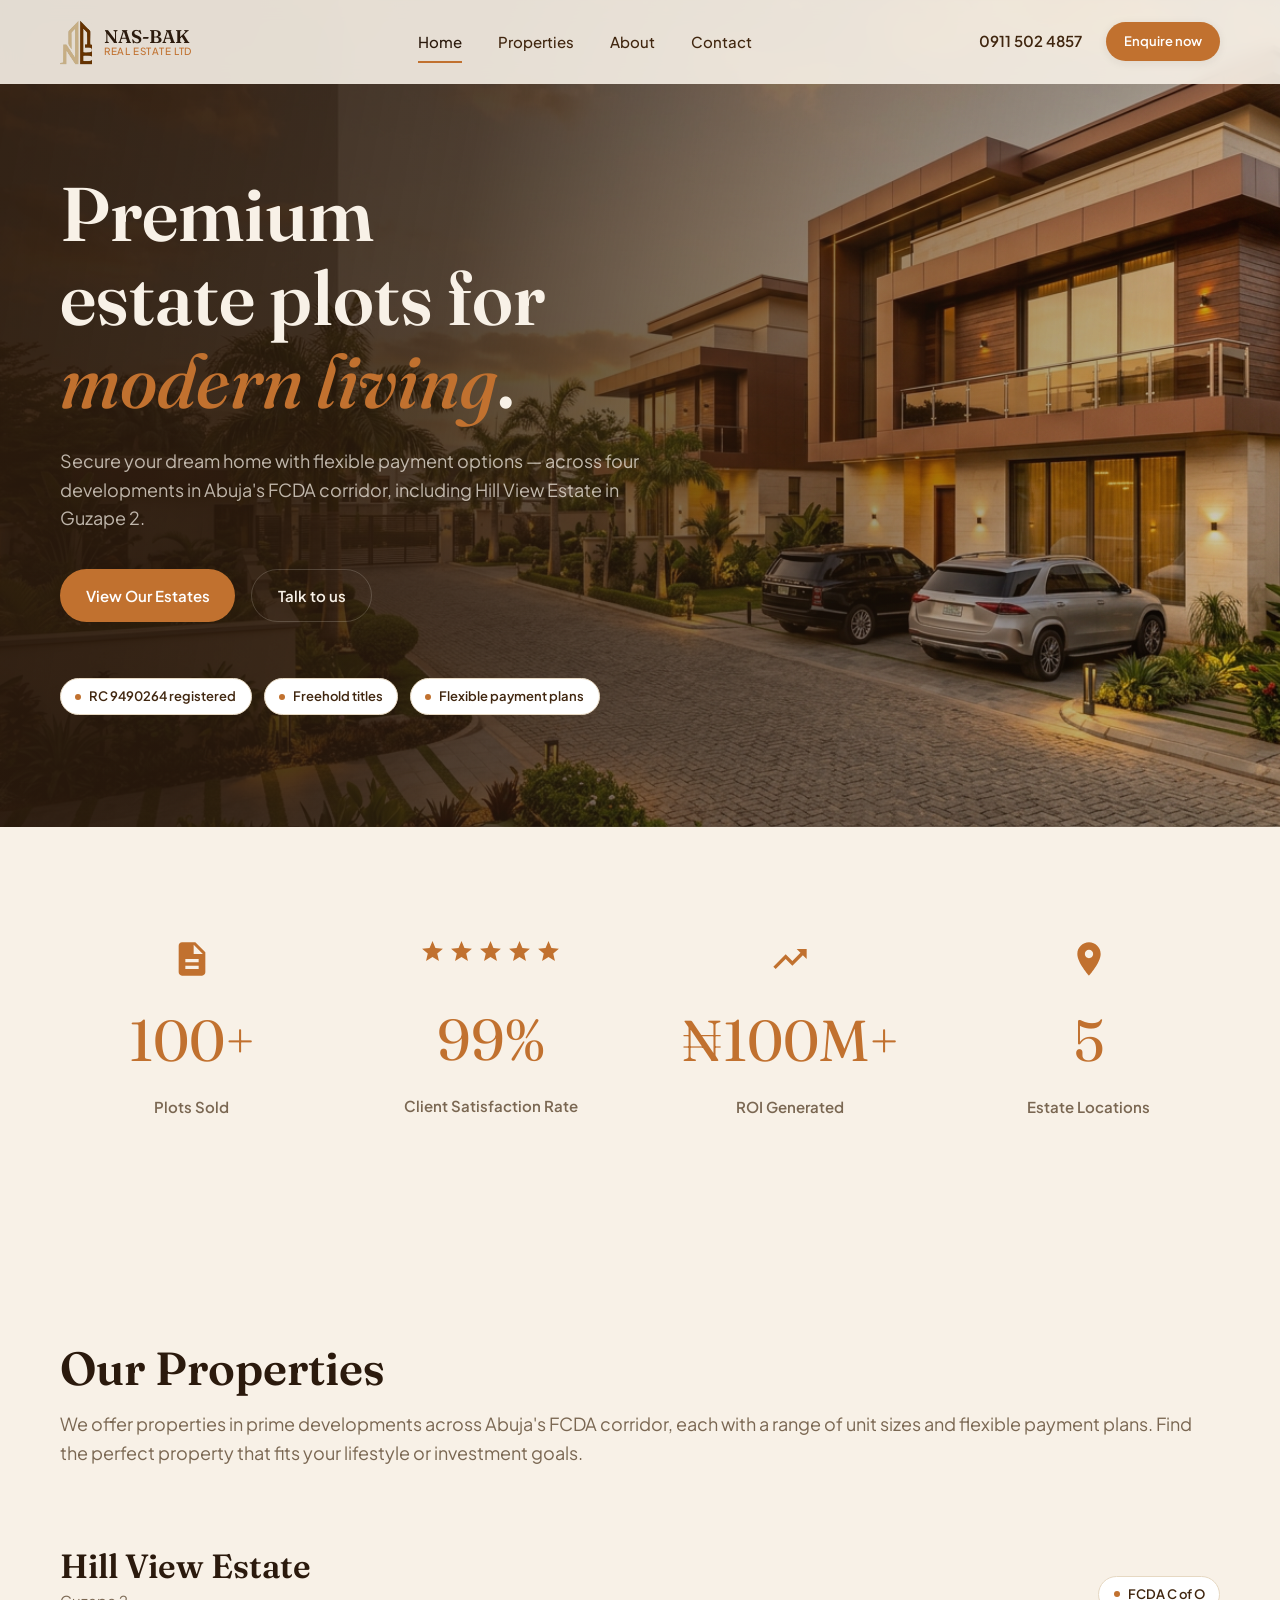
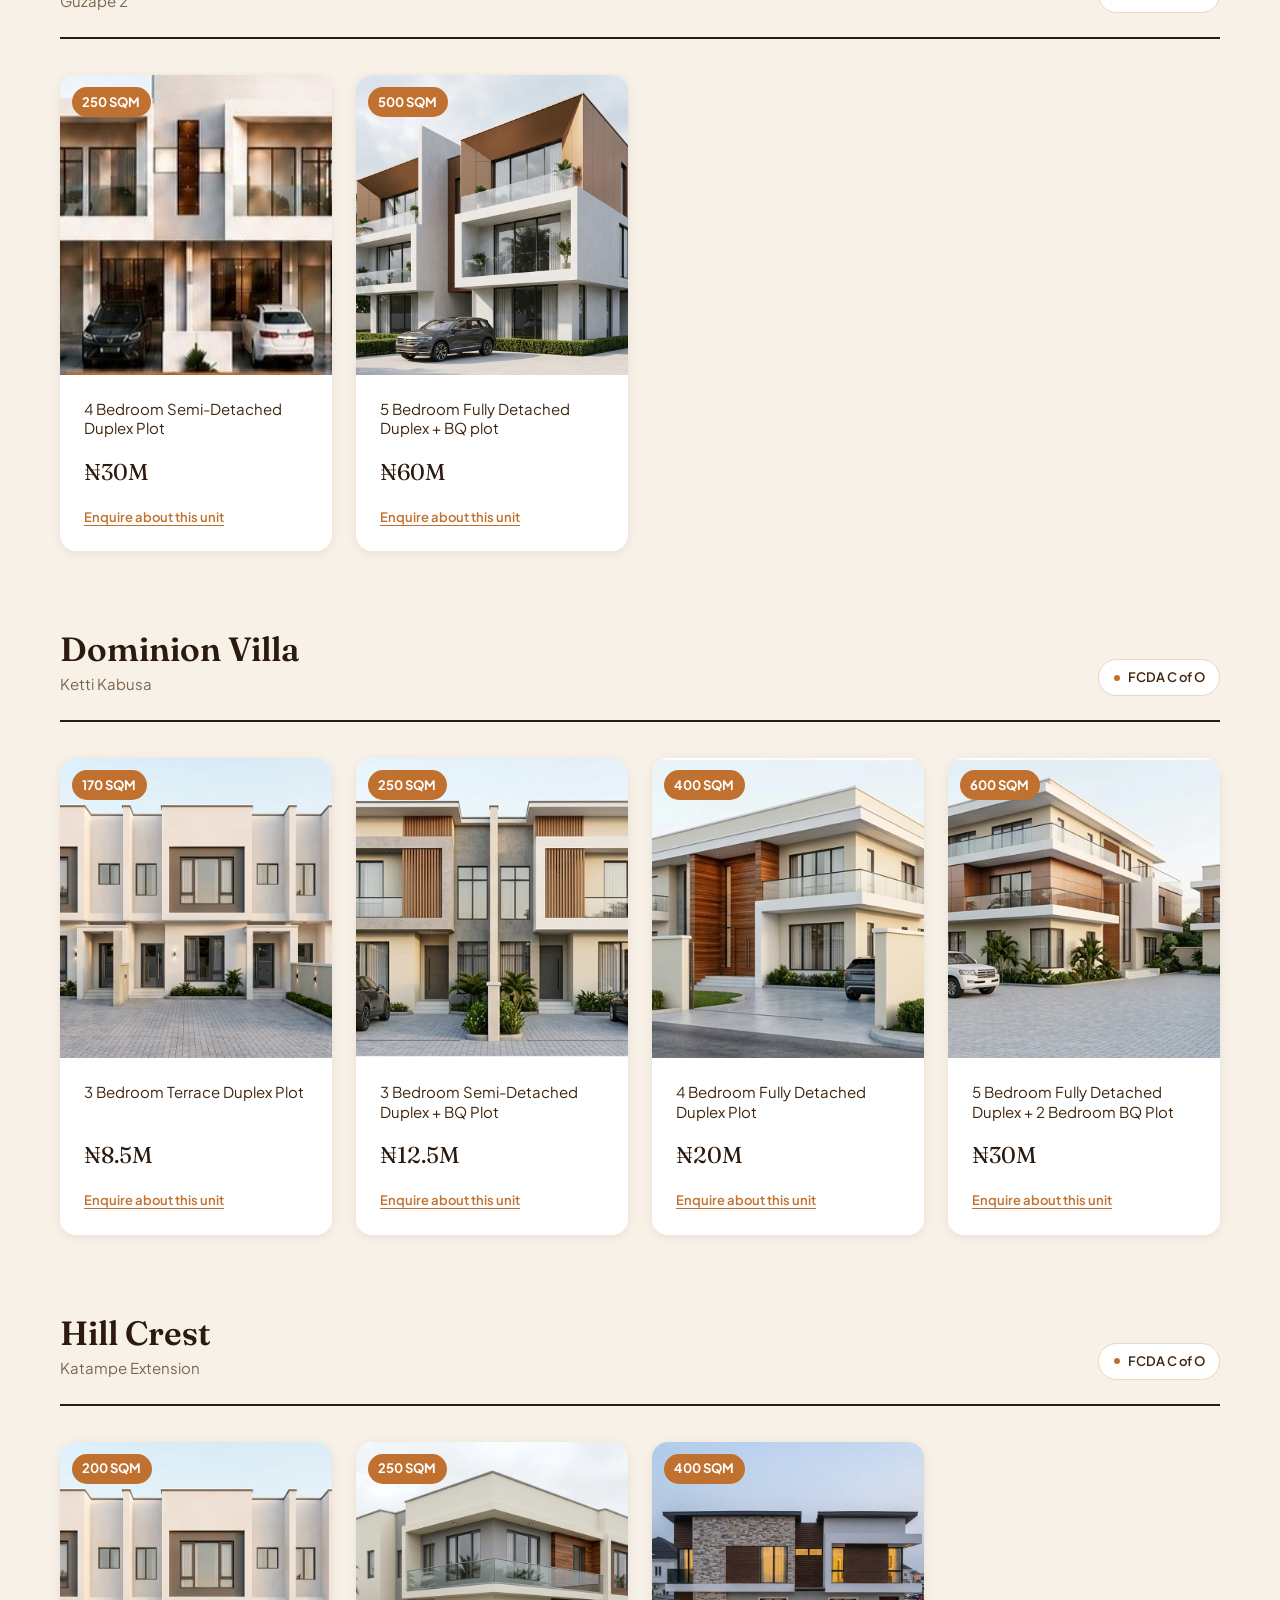
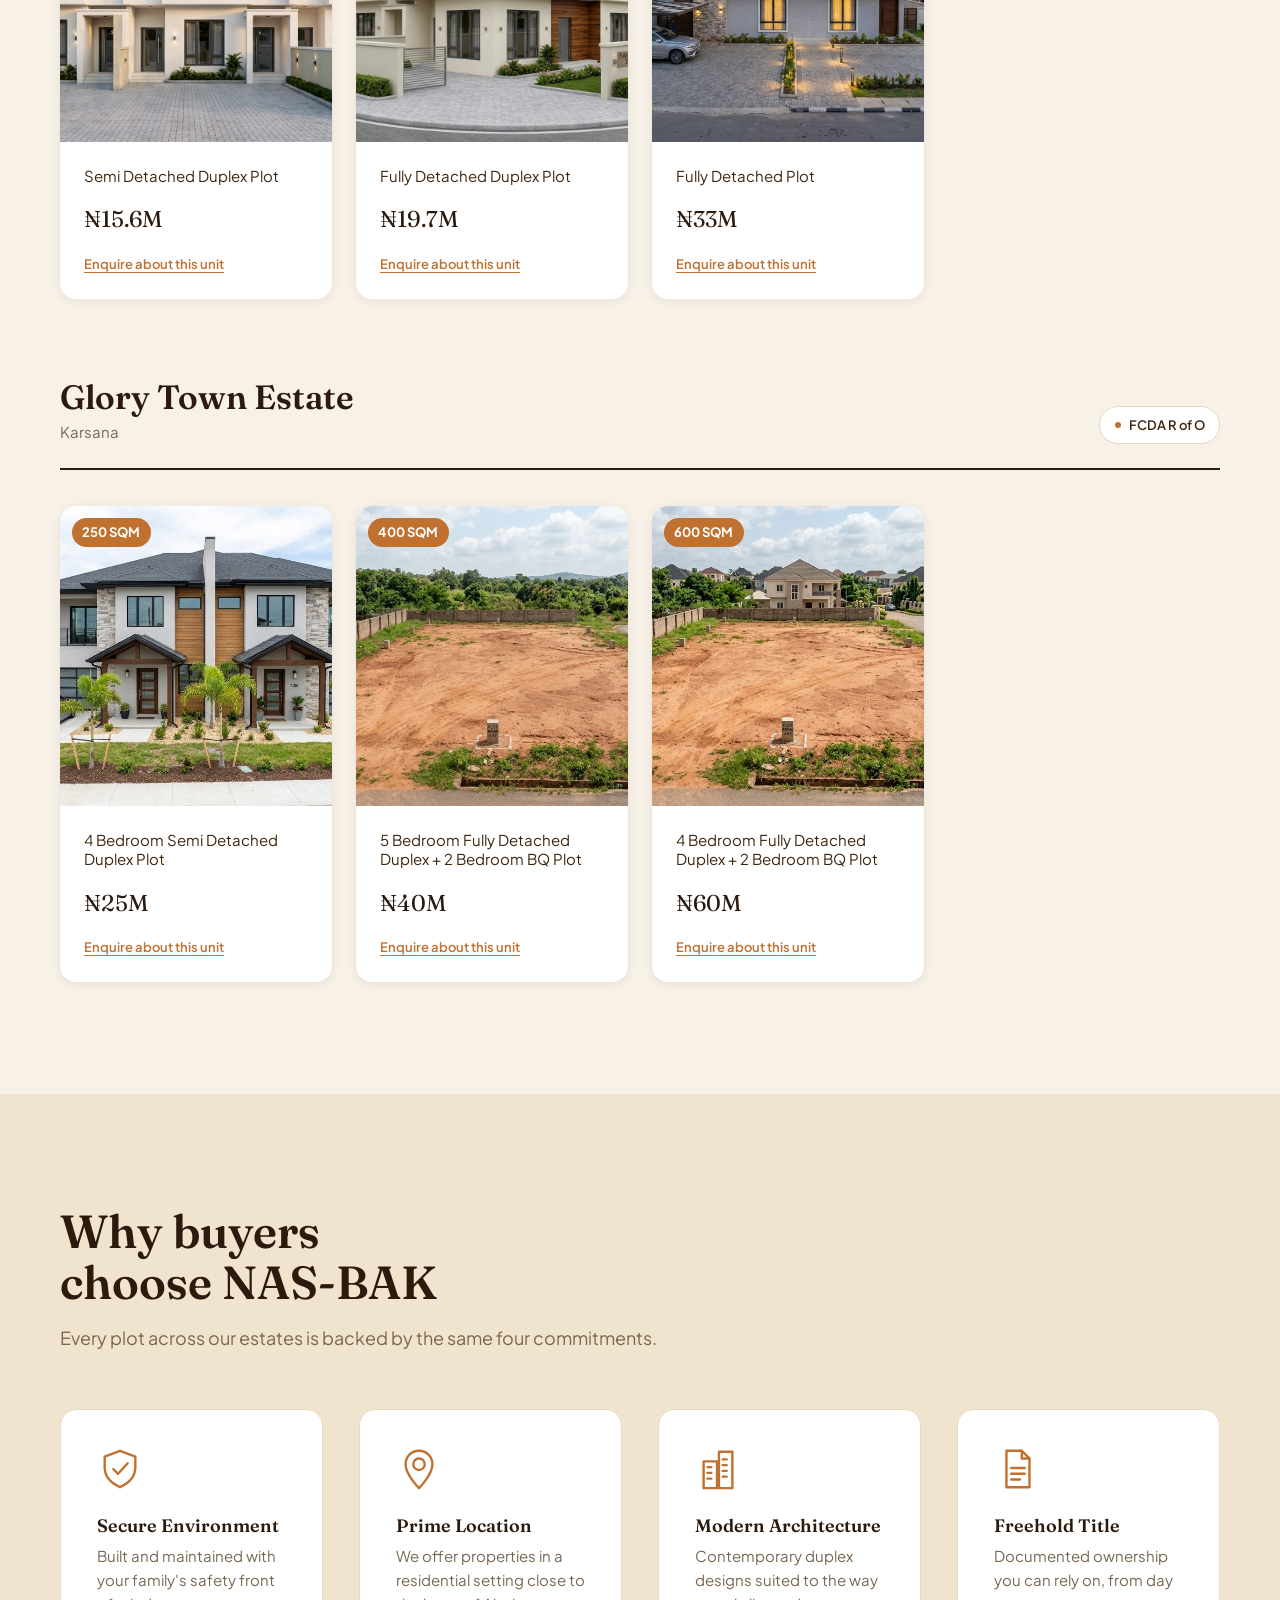
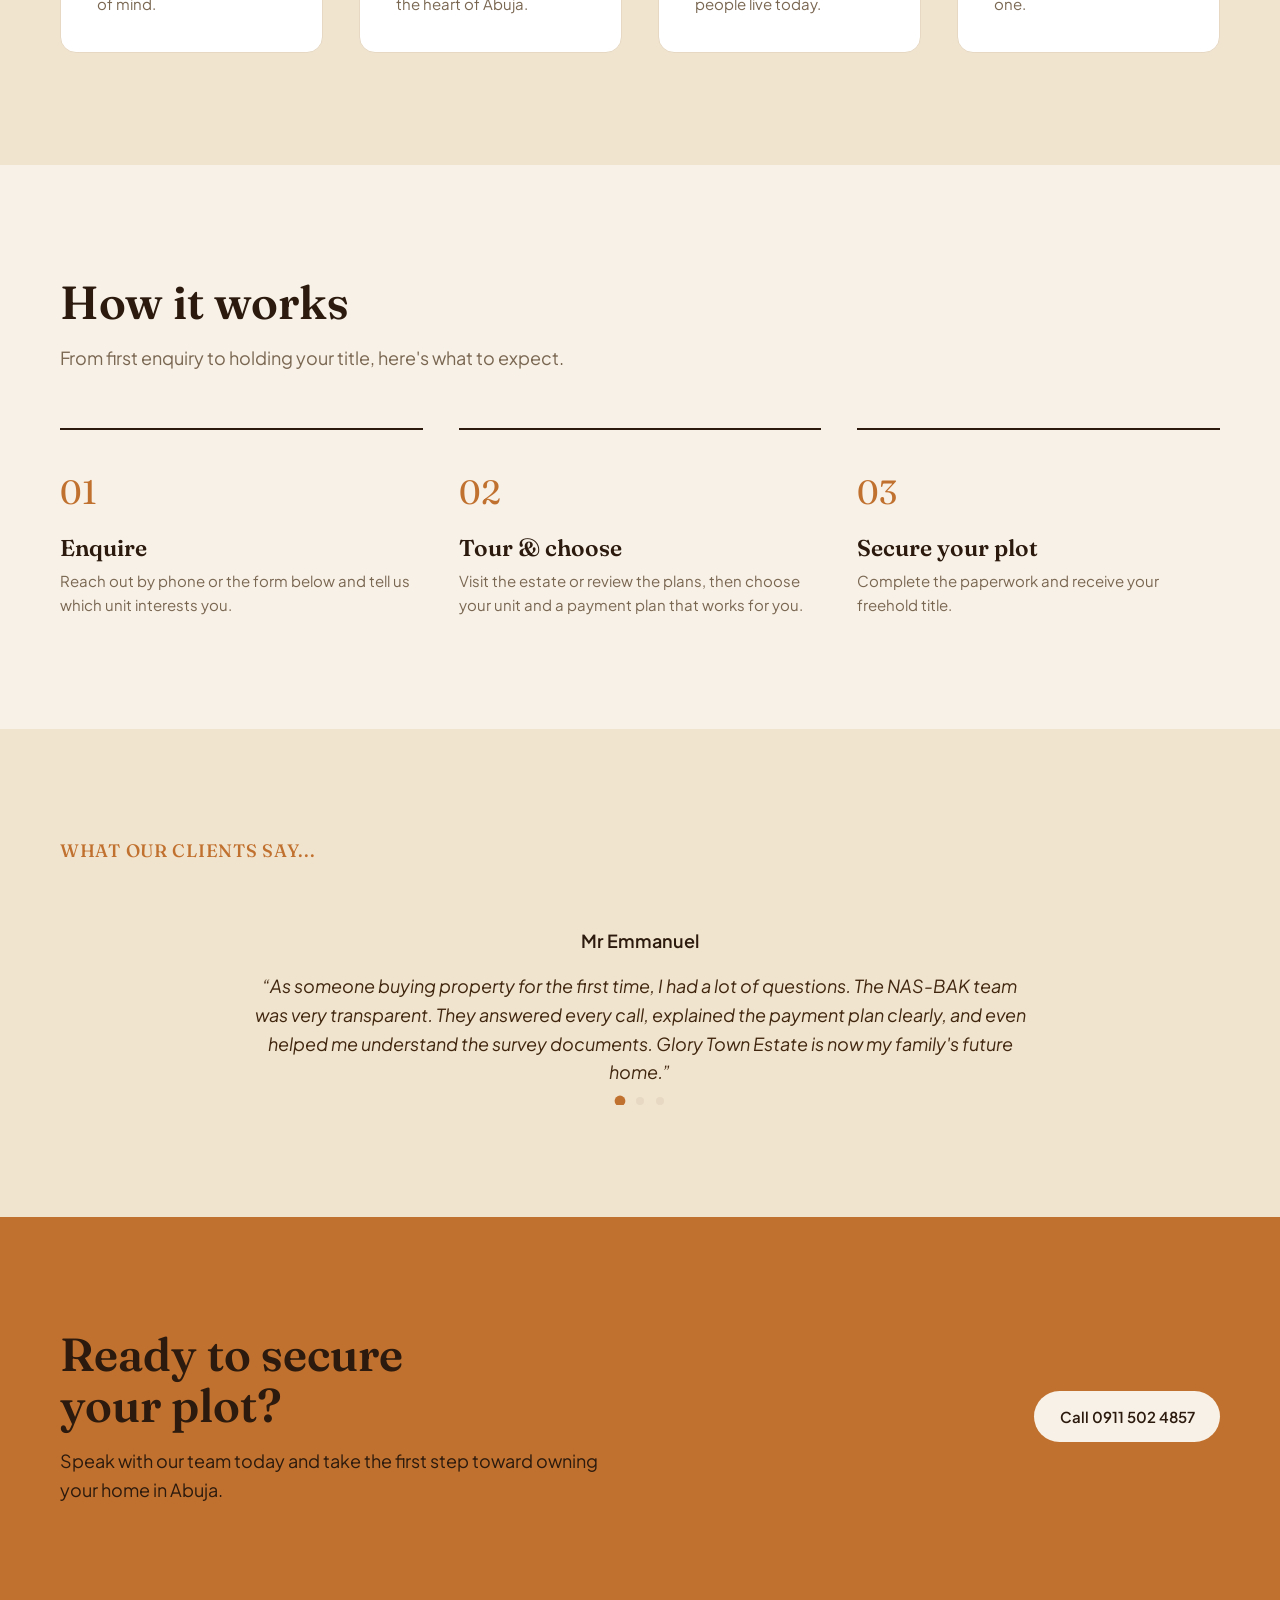
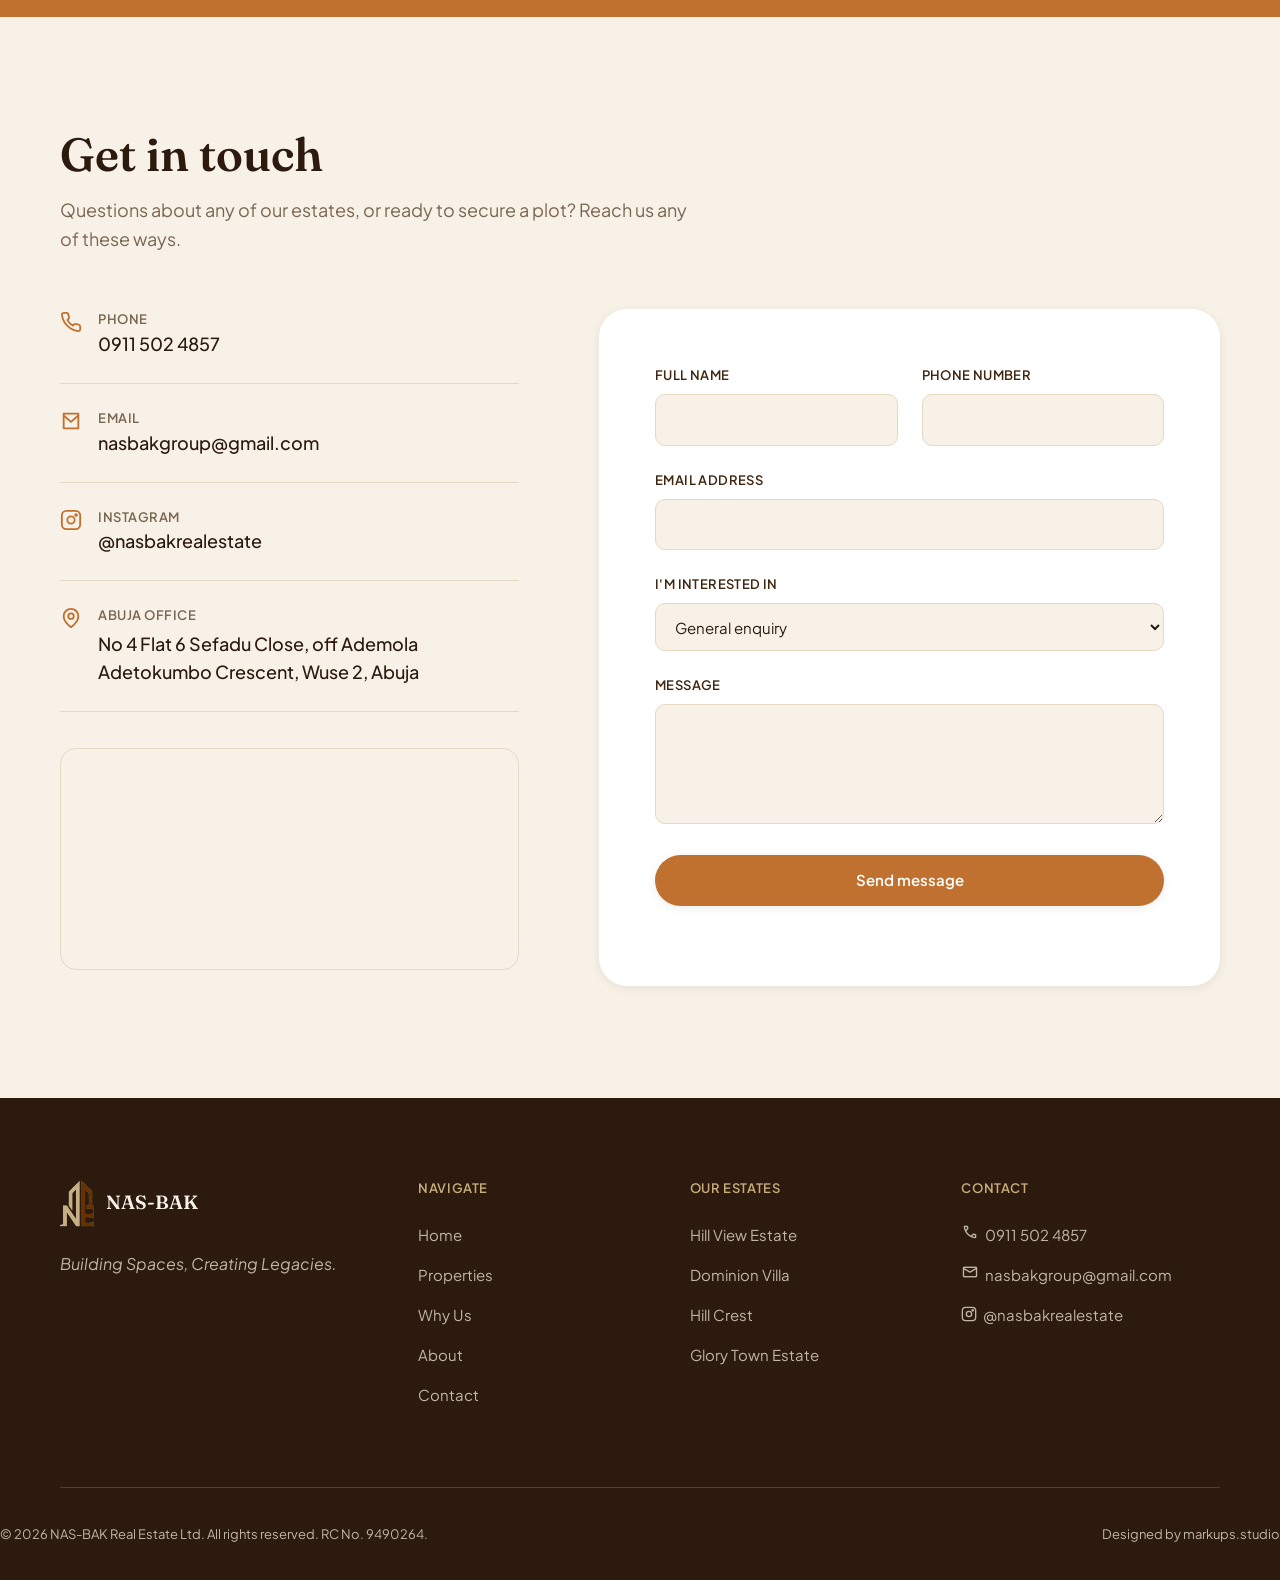
==== commit 3c504570: "Update testimonials and comment out images Commented out image elements in testimonial slides and up" ====
--- a/nasbak.com/index.html
+++ b/nasbak.com/index.html
@@ -3,7 +3,7 @@
   <head>
     <meta charset="UTF-8" />
     <meta name="viewport" content="width=device-width, initial-scale=1.0" />
-    <title>NAS-BAK Real Estate Ltd | Premium Estate Plots in Abuja</title>
+    <title>NAS-BAK Real Estate Ltd | Premium Estate in Abuja</title>
     <meta
       name="description"
       content="NAS-BAK Real Estate Ltd develops premium duplex plots across Abuja's FCDA corridor — Hill View Estate, Dominion Villa, Hill Crest, and Glory Town Estate. Freehold and R of O titles, flexible payment plans."
@@ -324,7 +324,7 @@
   <div class="testimonial-slider__track">
 
     <div class="testimonial-slide">
-      <img src="./assets/images/mr-emma.png" alt="" class="testimonial-slide__photo" width="100" height="100">
+      <!-- <img src="./assets/images/mr-emma.png" alt="" class="testimonial-slide__photo" width="100" height="100"> -->
       <p class="testimonial-slide__name">Mr Emmanuel</p>
       <p class="testimonial-slide__quote">“As someone buying property for the first time, I had a lot of questions. The
           NAS-BAK team was very transparent. They answered every call, explained
@@ -333,16 +333,16 @@
     </div>
 
     <div class="testimonial-slide">
-      <img src="./assets/images/alhaji-ahmad.png" alt="" class="testimonial-slide__photo" width="100" height="100">
+      <!-- <img src="./assets/images/alhaji-ahmad.png" alt="" class="testimonial-slide__photo" width="100" height="100"> -->
       <p class="testimonial-slide__name">Alhaji Aliyu Ahmad</p>
       <p class="testimonial-slide__quote">“I bought my plot in Hill View Estate after visiting three other estates in Abuja.
           What sold me was how transparent NAS-BAK was from day one,every document was
           ready, and they walked me through the allocation process.
-          Eight months later, I'm building. That says everything.”<p>
+          A month later, I'm building. That says everything.”<p>
     </div>
 
     <div class="testimonial-slide">
-      <img src="./assets/images/mrs-farida.jpg" alt="" class="testimonial-slide__photo" width="100" height="100">
+      <!-- <img src="./assets/images/mrs-farida.jpg" alt="" class="testimonial-slide__photo" width="100" height="100"> -->
       <p class="testimonial-slide__name">Mrs Farida Ridwan</p>
       <p class="testimonial-slide__quote">“I was sceptical about buying land in Abuja  too many stories of people losing
           money. NAS-BAK changed that for me. The  location at Dominion Villa is exactly what they showed me. I've already
